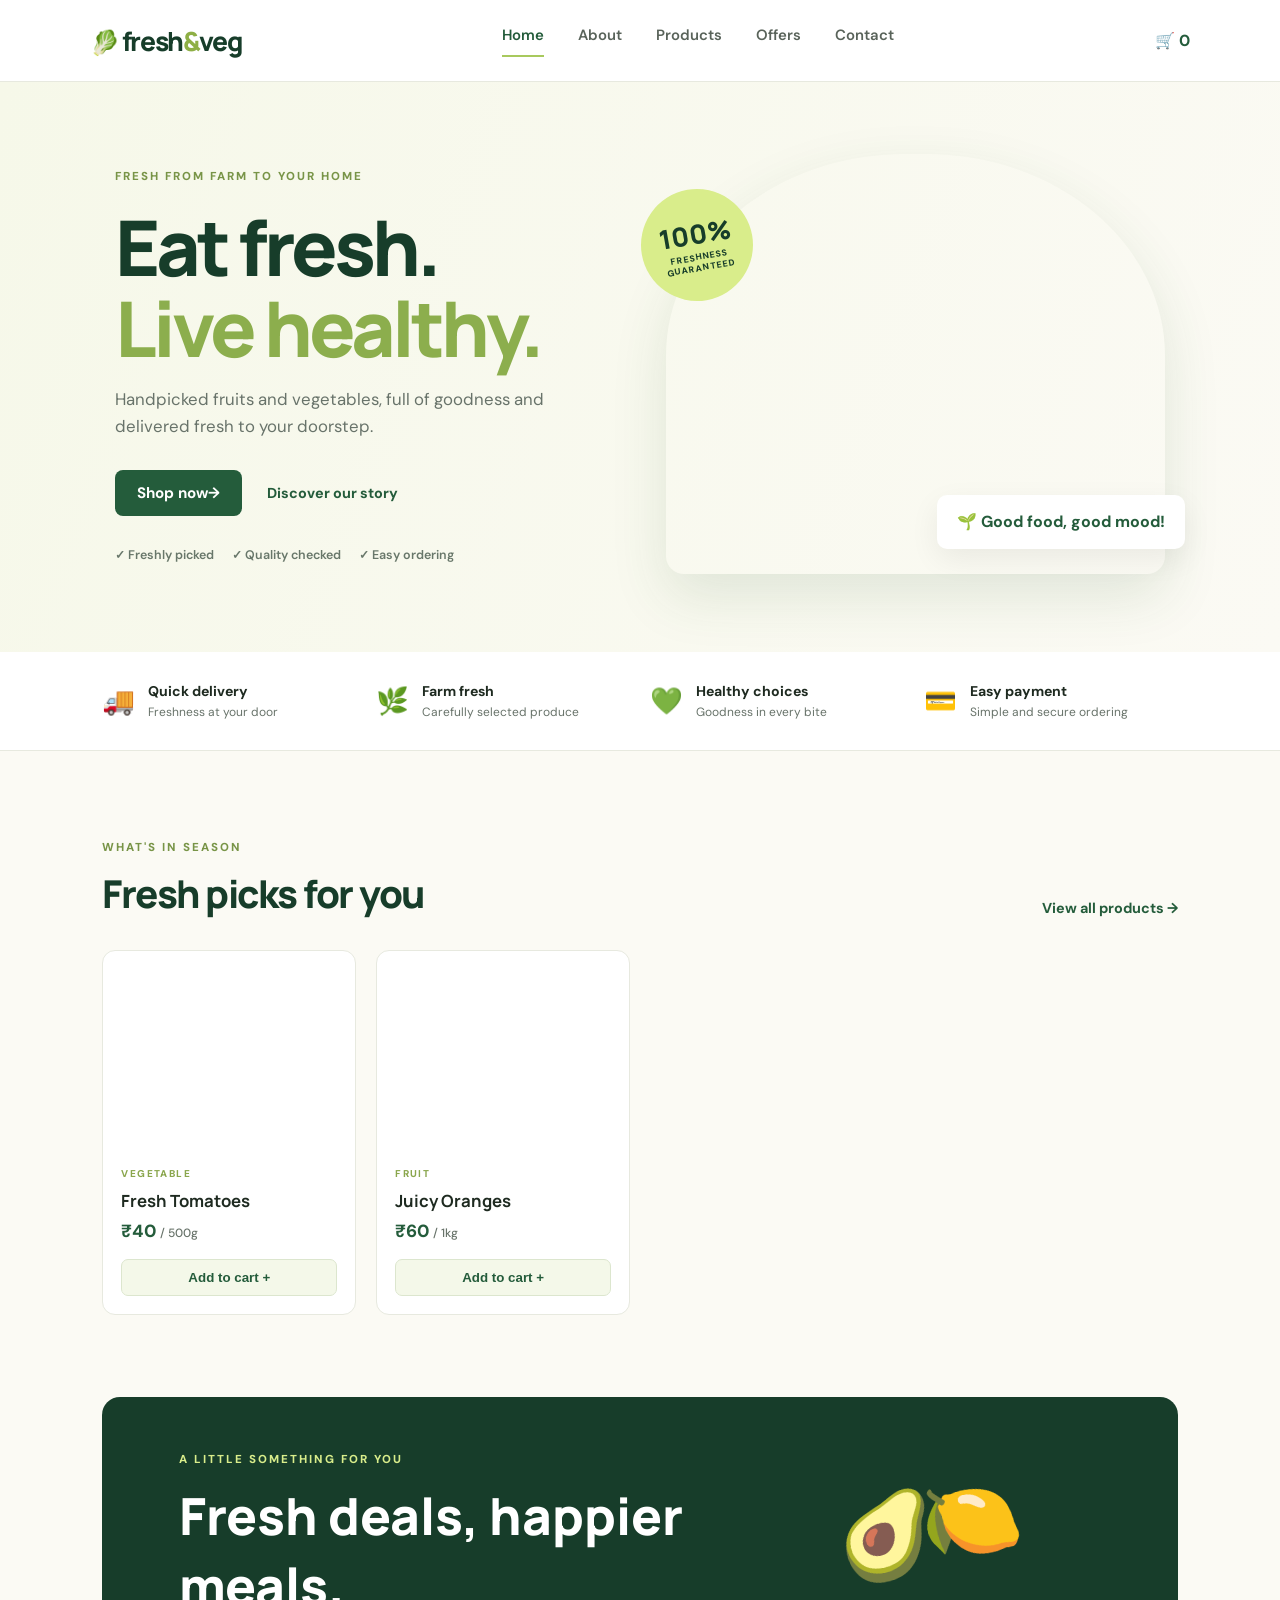
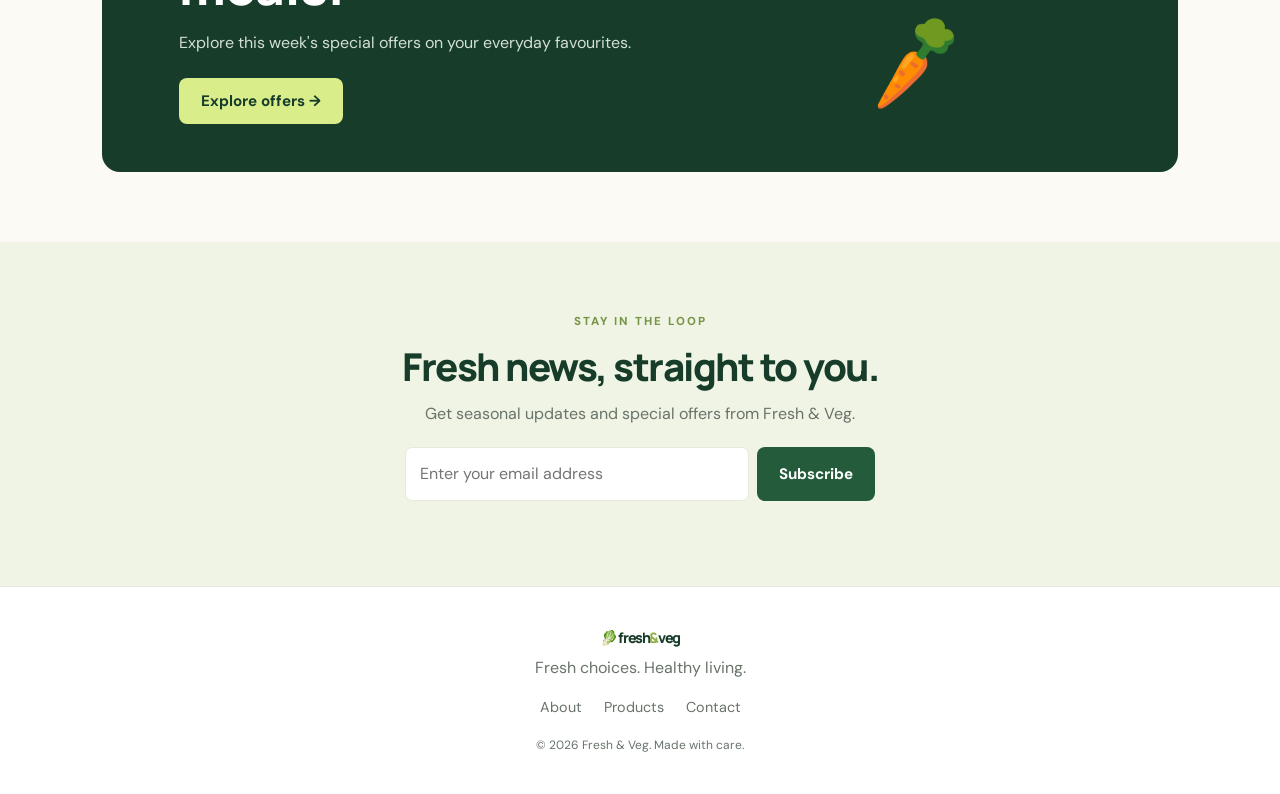
==== index.html @ 1c90b547 "Initial commit" ====
<!DOCTYPE html>
<html lang="en">
<head>
  <meta charset="UTF-8"><meta name="viewport" content="width=device-width, initial-scale=1.0">
  <meta name="description" content="Fresh & Veg - fresh fruits and vegetables delivered to your home.">
  <title>Fresh & Veg | Farm Fresh, Every Day</title>
  <link rel="preconnect" href="https://fonts.googleapis.com">
  <link rel="preconnect" href="https://fonts.gstatic.com" crossorigin>
  <link href="https://fonts.googleapis.com/css2?family=Plus+Jakarta+Sans:wght@400;500;600;700;800&display=swap" rel="stylesheet">
  <link rel="stylesheet" href="https://cdnjs.cloudflare.com/ajax/libs/font-awesome/6.4.0/css/all.min.css">
  <link rel="stylesheet" href="style.css">
</head>
<body>
<header class="site-header"><a class="brand" href="index.html"><span class="brand-icon">🥬</span> fresh<span>&</span>veg</a>
<button class="menu-toggle" aria-label="Open menu" aria-expanded="false">☰</button>
<nav class="nav">
  <a class="active" href="index.html">Home</a>
  <a href="about.html">About</a>
  <a href="products.html">Products</a>
  <a href="offers.html">Offers</a>
  <a href="contact.html">Contact</a>
</nav>
<a class="cart-link" href="products.html">🛒 <span id="cart-count">0</span></a>
</header>
<main>
<section class="hero">
  <div class="hero-content">
    <span class="eyebrow">FRESH FROM FARM TO YOUR HOME</span>
    <h1>Eat fresh.<br><em>Live healthy.</em></h1>
    <p>Handpicked fruits and vegetables, full of goodness and delivered fresh to your doorstep.</p>
    <div class="hero-actions">
      <a class="btn btn-primary" href="products.html">Shop now <span>→</span></a><a class="text-link" href="about.html">Discover our story</a>
    </div>
    <div class="hero-trust">
      <span>✓ Freshly picked</span>
      <span>✓ Quality checked</span>
      <span>✓ Easy ordering</span>
    </div>
  </div>
  <div class="hero-visual">
    <div class="hero-image"></div>
    <div class="fresh-badge">
      <strong>100%</strong>
      <small>FRESHNESS<br>GUARANTEED</small>
    </div>
    <div class="floating-note">🌱 Good food, good mood!</div>
  </div>
</section>
<section class="benefits">
  <div><span>🚚</span><p><b>Quick delivery</b><small>Freshness at your door</small></p></div>
  <div><span>🌿</span><p><b>Farm fresh</b><small>Carefully selected produce</small></p></div>
  <div><span>💚</span><p><b>Healthy choices</b><small>Goodness in every bite</small></p></div>
  <div><span>💳</span><p><b>Easy payment</b><small>Simple and secure ordering</small></p></div>
</section>
<section class="section">
  <div class="section-heading">
    <div>
      <span class="eyebrow">WHAT'S IN SEASON</span>
      <h2>Fresh picks for you</h2>
    </div>
    <a class="text-link" href="products.html">View all products →</a>
  </div>
  <div class="product-grid">
    <article class="product-card">
      <div class="product-photo photo-tomato"></div>
      <div class="product-info">
        <span class="tag">VEGETABLE</span>
        <h3>Fresh Tomatoes</h3>
        <div class="price">₹40 <small>/ 500g</small></div>
        <button class="add-btn" data-product="Fresh Tomatoes">Add to cart +</button>
      </div>
    </article>
<article class="product-card">
  <div class="product-photo photo-orange"></div>
  <div class="product-info">
    <span class="tag">FRUIT</span>
    <h3>Juicy Oranges</h3>
    <div class="price">₹60 <small>/ 1kg</small></div>
    <button class="add-btn" data-product="Juicy Oranges">Add to cart +</button>
  </div>
</article>
</div></section>
<section class="promo">
  <div><span class="eyebrow light">A LITTLE SOMETHING FOR YOU</span>
    <h2>Fresh deals, happier meals.</h2>
    <p>Explore this week's special offers on your everyday favourites.</p>
    <a class="btn btn-light" href="offers.html">Explore offers →</a></div>
    <div class="promo-art">🥑🍋🥕</div>
  </section>
<section class="newsletter"><span class="eyebrow">STAY IN THE LOOP</span><h2>Fresh news, straight to you.</h2><p>Get seasonal updates and special offers from Fresh & Veg.</p><form id="newsletter-form"><input type="email" placeholder="Enter your email address" required><button class="btn btn-primary">Subscribe</button></form><small id="newsletter-message"></small></section>
</main><footer class="footer"><a class="brand" href="index.html">🥬 fresh<span>&</span>veg</a><p>Fresh choices. Healthy living.</p><div><a href="about.html">About</a><a href="products.html">Products</a><a href="contact.html">Contact</a></div><small>© 2026 Fresh & Veg. Made with care.</small></footer>
<script src="script.js"></script></body></html>
---- style.css ----
@import url('https://fonts.googleapis.com/css2?family=DM+Sans:wght@400;500;600;700&family=Manrope:wght@400;500;600;700;800&display=swap');
:root{--green:#245c3b;--deep:#173d2a;--lime:#d9ed8b;--cream:#fbfaf4;--ink:#1e2a20;--muted:#68736a;--line:#e7e9df}*{box-sizing:border-box;margin:0;padding:0}html{scroll-behavior:smooth}body{font-family:'DM Sans',sans-serif;background:var(--cream);color:var(--ink);line-height:1.6}a{text-decoration:none;color:inherit}.site-header{height:82px;padding:0 7%;display:flex;align-items:center;justify-content:space-between;background:#fff;position:sticky;top:0;z-index:10;border-bottom:1px solid var(--line)}.brand{font:800 1.65rem Manrope,sans-serif;letter-spacing:-1.4px;color:var(--deep)}.brand span{color:#8eaf45}.brand-icon{font-size:1.5rem}.nav{display:flex;gap:34px}.nav a{font-size:.93rem;font-weight:600;color:#59635a;transition:.2s}.nav a:hover,.nav a.active{color:var(--green)}.nav a.active{border-bottom:2px solid #a8c95d;padding-bottom:7px}.cart-link{font-weight:700;color:var(--green)}.menu-toggle{display:none;border:0;background:none;font-size:1.6rem}.hero{padding:72px 9% 78px;display:grid;grid-template-columns:1fr 1fr;align-items:center;gap:5%;min-height:570px;background:linear-gradient(110deg,#f6f8e9,#fbfaf4)}.eyebrow{font-size:.72rem;letter-spacing:2px;font-weight:800;color:#789447}.hero h1,.page-hero h1{font:800 clamp(3.3rem,6vw,5.5rem)/1.06 Manrope,sans-serif;letter-spacing:-4px;margin:18px 0;color:var(--deep)}h1 em,h2 em{font-style:normal;color:#8cae4d}.hero-content>p,.page-hero p{max-width:490px;color:var(--muted);font-size:1.05rem}.hero-actions{display:flex;align-items:center;gap:25px;margin:30px 0}.btn{display:inline-flex;align-items:center;justify-content:center;border:0;border-radius:8px;padding:13px 22px;font-weight:700;cursor:pointer;font:700 .95rem 'DM Sans';transition:.2s}.btn:hover,.add-btn:hover{transform:translateY(-2px)}.btn-primary{background:var(--green);color:white}.btn-primary:hover{background:var(--deep)}.text-link{font-weight:700;color:var(--green);font-size:.9rem}.hero-trust{display:flex;gap:18px;flex-wrap:wrap;color:#68776a;font-size:.78rem;font-weight:600}.hero-visual{height:420px;position:relative}.hero-image{height:100%;border-radius:48% 48% 18px 18px;background:url('https://images.unsplash.com/photo-1540420773420-3366772f4999?auto=format&fit=crop&w=1000&q=85') center/cover;box-shadow:0 22px 55px #315c3020}.fresh-badge{position:absolute;top:35px;left:-25px;background:var(--lime);width:112px;height:112px;border-radius:50%;display:flex;flex-direction:column;align-items:center;justify-content:center;color:var(--deep);transform:rotate(-10deg)}.fresh-badge strong{font:800 1.65rem Manrope}.fresh-badge small{font-size:.55rem;line-height:1.2;text-align:center;font-weight:800;letter-spacing:1px}.floating-note{position:absolute;bottom:25px;right:-20px;background:#fff;padding:14px 20px;border-radius:10px;box-shadow:0 10px 30px #0001;font-weight:700;color:var(--green)}.benefits{margin:0 auto;padding:28px 8%;display:grid;grid-template-columns:repeat(4,1fr);gap:20px;background:white;border-bottom:1px solid var(--line)}.benefits>div{display:flex;gap:13px;align-items:center}.benefits>div>span{font-size:1.65rem}.benefits p{display:flex;flex-direction:column;font-size:.88rem}.benefits small{color:var(--muted);font-size:.75rem}.section{padding:82px 8%}.section-heading,.filter-row{display:flex;justify-content:space-between;align-items:end;margin-bottom:30px}.section-heading h2,.newsletter h2,.about-layout h2,.contact-info h2{font:800 clamp(2rem,3vw,2.8rem) Manrope;letter-spacing:-1.5px;color:var(--deep);margin-top:8px}.product-grid{display:grid;grid-template-columns:repeat(4,1fr);gap:20px}.product-card{background:#fff;border:1px solid var(--line);border-radius:13px;overflow:hidden;transition:.25s}.product-card:hover{transform:translateY(-5px);box-shadow:0 15px 35px #193b2112}.product-photo{height:190px;background-size:cover;background-position:center}.photo-tomato{background-image:url('https://images.unsplash.com/photo-1546094096-0df4bcaaa337?auto=format&fit=crop&w=700&q=80')}.photo-mango{background-image:url('https://images.unsplash.com/photo-1553279768-865429fa0078?auto=format&fit=crop&w=700&q=80')}.photo-spinach{background-image:url('https://images.unsplash.com/photo-1576045057995-568f588f82fb?auto=format&fit=crop&w=700&q=80')}.photo-orange{background-image:url('https://images.unsplash.com/photo-1547514701-42782101795e?auto=format&fit=crop&w=700&q=80')}.photo-carrot{background-image:url('https://images.unsplash.com/photo-1445282768818-728615cc910a?auto=format&fit=crop&w=700&q=80')}.photo-apple{background-image:url('https://images.unsplash.com/photo-1560806887-1e4cd0b6cbd6?auto=format&fit=crop&w=700&q=80')}.product-info{padding:18px}.tag{font-size:.62rem;letter-spacing:1.4px;font-weight:800;color:#8aa64d}.product-info h3{font:700 1.05rem Manrope;margin:5px 0}.price{font-weight:800;color:var(--green);font-size:1.1rem}.price small{font-weight:500;color:var(--muted);font-size:.75rem}.add-btn{margin-top:13px;width:100%;padding:10px;border:1px solid #dce6ce;border-radius:7px;background:#f4f8e9;color:var(--green);font-weight:700;cursor:pointer;transition:.2s}.promo{margin:0 8% 70px;padding:48px 6%;border-radius:18px;background:var(--deep);color:white;display:flex;align-items:center;justify-content:space-between;overflow:hidden}.light{color:var(--lime)}.promo h2{font:800 clamp(2rem,4vw,3.2rem) Manrope;margin:10px 0}.promo p{color:#d2dfd2;margin-bottom:22px}.btn-light{background:var(--lime);color:var(--deep)}.promo-art{font-size:5rem;letter-spacing:-15px;transform:rotate(-12deg)}.newsletter{text-align:center;padding:65px 20px 75px;background:#f0f4e4}.newsletter p{color:var(--muted);margin:8px 0 20px}.newsletter form{display:flex;max-width:470px;margin:auto;gap:8px}.newsletter input,.contact-form input,.contact-form textarea,.contact-form select{width:100%;padding:13px 14px;border:1px solid var(--line);border-radius:7px;background:white;font:inherit;outline-color:#91ad5c}.newsletter small{display:block;margin-top:10px;color:var(--green)}.footer{padding:38px 8%;text-align:center;background:#fff;border-top:1px solid var(--line);color:var(--muted)}.footer p{margin:5px 0 15px}.footer div{display:flex;justify-content:center;gap:22px;margin:12px}.footer a{font-size:.9rem}.footer small{font-size:.75rem}.page-hero{text-align:center;padding:90px 20px 75px;background:linear-gradient(120deg,#f2f6e5,#fbfaf4)}.page-hero h1{font-size:clamp(3rem,6vw,4.8rem)}.page-hero p{margin:auto}.page-hero.compact{padding:65px 20px}.about-layout{display:grid;grid-template-columns:1fr 1fr;gap:7%;align-items:center}.about-photo{min-height:420px;border-radius:15px;background:url('https://images.unsplash.com/photo-1542838132-92c53300491e?auto=format&fit=crop&w=1000&q=85') center/cover}.about-layout p{color:var(--muted);margin:14px 0}.about-layout .btn{margin-top:12px}.values{padding:45px 8% 80px;display:grid;grid-template-columns:repeat(3,1fr);gap:25px}.values>div{background:#f0f4e4;padding:28px;border-radius:12px}.values b{color:#91ad5c;font:800 1.5rem Manrope}.values h3{margin:8px 0;color:var(--deep)}.values p{color:var(--muted);font-size:.9rem}.filter-row{align-items:center}.filter-row h2{font:800 1.7rem Manrope;color:var(--deep)}.filter{border:1px solid var(--line);background:white;padding:8px 15px;border-radius:20px;margin-left:5px;cursor:pointer}.filter.active{background:var(--green);color:white}.cart-panel{margin-top:55px;padding:28px;background:#f0f4e4;border-radius:12px}.cart-panel h2{font:800 1.6rem Manrope;color:var(--deep)}.cart-panel p{margin:10px 0 15px;color:var(--muted)}.hint{display:block;margin-top:12px;color:var(--muted)}.offer-grid{display:grid;grid-template-columns:repeat(3,1fr);gap:20px}.offer-card{padding:35px 28px;min-height:290px;border-radius:15px;display:flex;flex-direction:column;align-items:flex-start}.offer-card>span{font-size:.7rem;letter-spacing:1.5px;font-weight:800}.offer-card h2{font:800 2.5rem Manrope;margin:20px 0 8px}.offer-card p{color:#455246}.offer-card a{font-weight:800;margin-top:auto;padding-top:25px}.offer-card small{font-size:.7rem;margin-top:8px;color:#586457}.offer-green{background:#e2efc8}.offer-yellow{background:#f9edc8}.offer-pink{background:#f5e2dc}.contact-layout{display:grid;grid-template-columns:.8fr 1.2fr;gap:8%}.contact-info p{margin:20px 0;color:var(--muted)}.contact-info b{color:var(--deep)}.contact-form{background:white;padding:30px;border:1px solid var(--line);border-radius:13px;display:grid;gap:15px}.contact-form label{font-weight:700;font-size:.87rem}.contact-form input,.contact-form textarea,.contact-form select{display:block;margin-top:6px}.contact-form textarea{resize:vertical}
@media(max-width:900px){.site-header{padding:0 5%}.nav{gap:17px}.hero{padding:55px 6%;gap:4%}.hero-visual{height:350px}.product-grid{grid-template-columns:repeat(2,1fr)}.benefits{grid-template-columns:repeat(2,1fr)}.section{padding:65px 6%}.offer-grid{grid-template-columns:1fr 1fr}.offer-card:last-child{grid-column:span 2}.promo{margin-left:6%;margin-right:6%}}
@media(max-width:650px){.site-header{height:70px}.menu-toggle{display:block;order:3}.cart-link{margin-left:auto;margin-right:18px}.nav{display:none;position:absolute;top:70px;left:0;right:0;background:#fff;padding:18px 7%;box-shadow:0 12px 18px #00000010;flex-direction:column;gap:16px}.nav.open{display:flex}.hero{grid-template-columns:1fr;padding:55px 7% 65px}.hero h1{font-size:3.5rem}.hero-visual{height:300px;margin:12px 12px 0}.fresh-badge{left:-15px;width:90px;height:90px}.floating-note{right:-10px}.hero-trust{gap:10px}.benefits{padding:22px 7%;gap:18px}.benefits>div>span{font-size:1.3rem}.benefits p{font-size:.8rem}.benefits small{font-size:.68rem}.section{padding:55px 6%}.section-heading{align-items:flex-start;gap:12px;flex-direction:column}.product-grid{gap:12px}.product-photo{height:145px}.product-info{padding:13px}.product-info h3{font-size:.9rem}.price{font-size:1rem}.add-btn{font-size:.78rem}.promo{padding:32px 25px;margin-bottom:45px}.promo-art{font-size:3rem;letter-spacing:-12px}.promo p{font-size:.9rem}.newsletter form{flex-direction:column}.page-hero{padding:65px 18px}.page-hero h1{letter-spacing:-2px}.about-layout,.contact-layout{grid-template-columns:1fr}.about-photo{min-height:280px}.values{grid-template-columns:1fr;padding:15px 6% 55px}.offer-grid{grid-template-columns:1fr}.offer-card:last-child{grid-column:auto}.filter-row{align-items:flex-start;flex-direction:column;gap:14px}.filter{margin:0 5px 0 0}.footer div{gap:15px}}
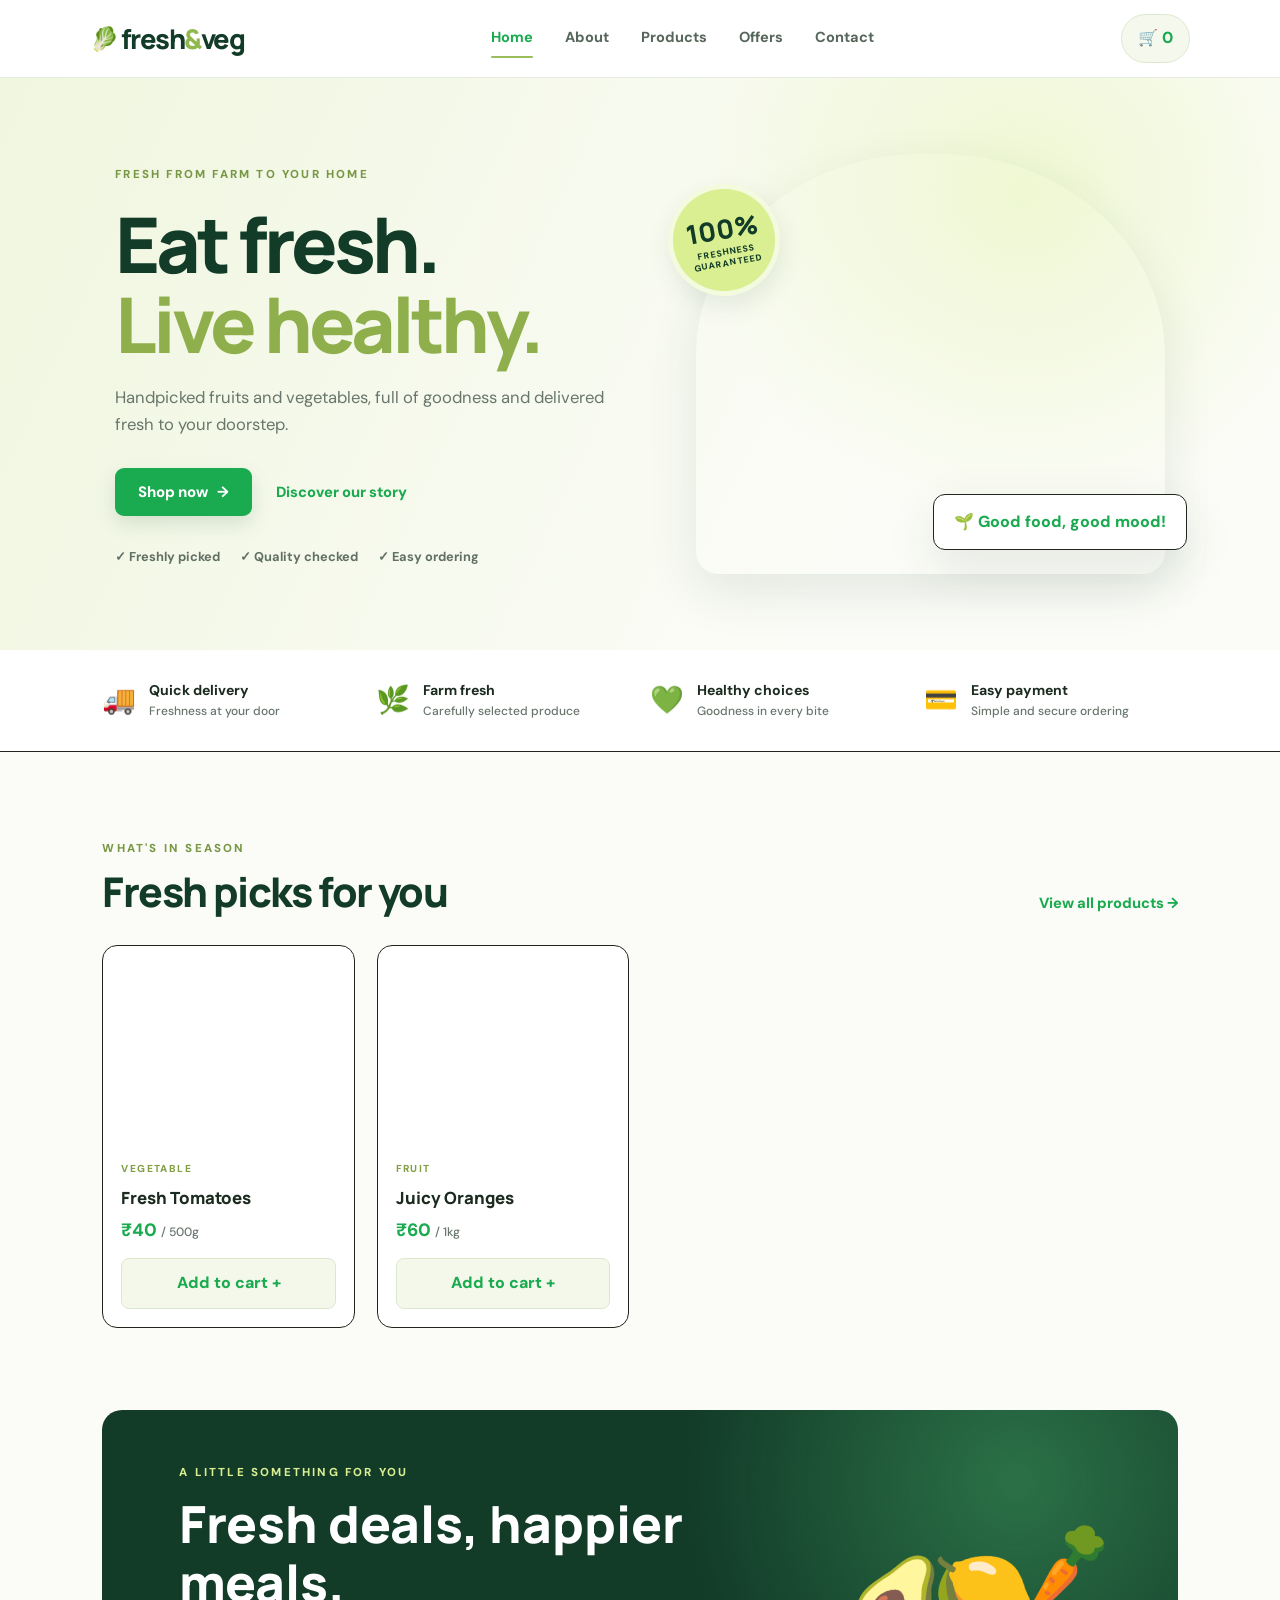
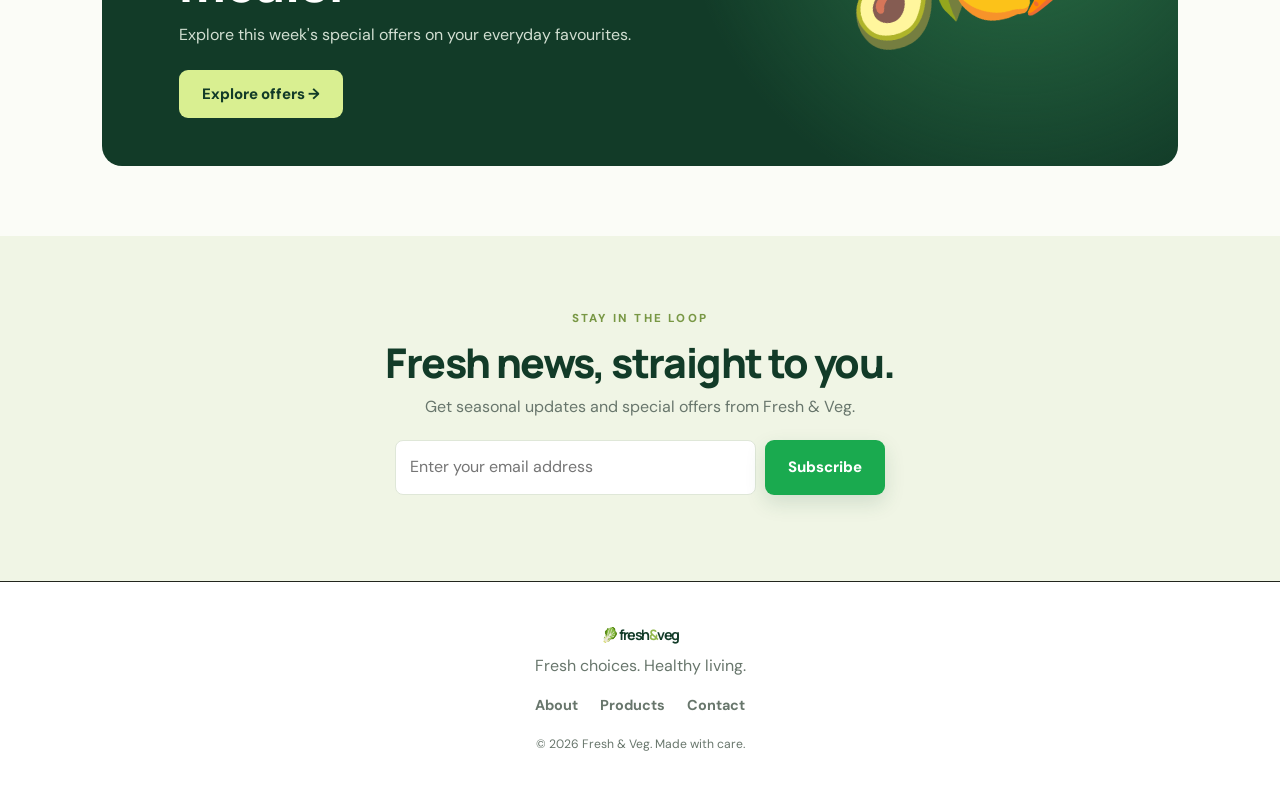
==== commit ef3632ba: "changes in index" ====
--- a/index.html
+++ b/index.html
@@ -4,10 +4,6 @@
   <meta charset="UTF-8"><meta name="viewport" content="width=device-width, initial-scale=1.0">
   <meta name="description" content="Fresh & Veg - fresh fruits and vegetables delivered to your home.">
   <title>Fresh & Veg | Farm Fresh, Every Day</title>
-  <link rel="preconnect" href="https://fonts.googleapis.com">
-  <link rel="preconnect" href="https://fonts.gstatic.com" crossorigin>
-  <link href="https://fonts.googleapis.com/css2?family=Plus+Jakarta+Sans:wght@400;500;600;700;800&display=swap" rel="stylesheet">
-  <link rel="stylesheet" href="https://cdnjs.cloudflare.com/ajax/libs/font-awesome/6.4.0/css/all.min.css">
   <link rel="stylesheet" href="style.css">
 </head>
 <body>
@@ -89,4 +85,6 @@
   </section>
 <section class="newsletter"><span class="eyebrow">STAY IN THE LOOP</span><h2>Fresh news, straight to you.</h2><p>Get seasonal updates and special offers from Fresh & Veg.</p><form id="newsletter-form"><input type="email" placeholder="Enter your email address" required><button class="btn btn-primary">Subscribe</button></form><small id="newsletter-message"></small></section>
 </main><footer class="footer"><a class="brand" href="index.html">🥬 fresh<span>&</span>veg</a><p>Fresh choices. Healthy living.</p><div><a href="about.html">About</a><a href="products.html">Products</a><a href="contact.html">Contact</a></div><small>© 2026 Fresh & Veg. Made with care.</small></footer>
-<script src="script.js"></script></body></html>+<script src="script.js"></script>
+</body>
+</html>
--- a/style.css
+++ b/style.css
@@ -1,4 +1,471 @@
-@import url('https://fonts.googleapis.com/css2?family=DM+Sans:wght@400;500;600;700&family=Manrope:wght@400;500;600;700;800&display=swap');
-:root{--green:#245c3b;--deep:#173d2a;--lime:#d9ed8b;--cream:#fbfaf4;--ink:#1e2a20;--muted:#68736a;--line:#e7e9df}*{box-sizing:border-box;margin:0;padding:0}html{scroll-behavior:smooth}body{font-family:'DM Sans',sans-serif;background:var(--cream);color:var(--ink);line-height:1.6}a{text-decoration:none;color:inherit}.site-header{height:82px;padding:0 7%;display:flex;align-items:center;justify-content:space-between;background:#fff;position:sticky;top:0;z-index:10;border-bottom:1px solid var(--line)}.brand{font:800 1.65rem Manrope,sans-serif;letter-spacing:-1.4px;color:var(--deep)}.brand span{color:#8eaf45}.brand-icon{font-size:1.5rem}.nav{display:flex;gap:34px}.nav a{font-size:.93rem;font-weight:600;color:#59635a;transition:.2s}.nav a:hover,.nav a.active{color:var(--green)}.nav a.active{border-bottom:2px solid #a8c95d;padding-bottom:7px}.cart-link{font-weight:700;color:var(--green)}.menu-toggle{display:none;border:0;background:none;font-size:1.6rem}.hero{padding:72px 9% 78px;display:grid;grid-template-columns:1fr 1fr;align-items:center;gap:5%;min-height:570px;background:linear-gradient(110deg,#f6f8e9,#fbfaf4)}.eyebrow{font-size:.72rem;letter-spacing:2px;font-weight:800;color:#789447}.hero h1,.page-hero h1{font:800 clamp(3.3rem,6vw,5.5rem)/1.06 Manrope,sans-serif;letter-spacing:-4px;margin:18px 0;color:var(--deep)}h1 em,h2 em{font-style:normal;color:#8cae4d}.hero-content>p,.page-hero p{max-width:490px;color:var(--muted);font-size:1.05rem}.hero-actions{display:flex;align-items:center;gap:25px;margin:30px 0}.btn{display:inline-flex;align-items:center;justify-content:center;border:0;border-radius:8px;padding:13px 22px;font-weight:700;cursor:pointer;font:700 .95rem 'DM Sans';transition:.2s}.btn:hover,.add-btn:hover{transform:translateY(-2px)}.btn-primary{background:var(--green);color:white}.btn-primary:hover{background:var(--deep)}.text-link{font-weight:700;color:var(--green);font-size:.9rem}.hero-trust{display:flex;gap:18px;flex-wrap:wrap;color:#68776a;font-size:.78rem;font-weight:600}.hero-visual{height:420px;position:relative}.hero-image{height:100%;border-radius:48% 48% 18px 18px;background:url('https://images.unsplash.com/photo-1540420773420-3366772f4999?auto=format&fit=crop&w=1000&q=85') center/cover;box-shadow:0 22px 55px #315c3020}.fresh-badge{position:absolute;top:35px;left:-25px;background:var(--lime);width:112px;height:112px;border-radius:50%;display:flex;flex-direction:column;align-items:center;justify-content:center;color:var(--deep);transform:rotate(-10deg)}.fresh-badge strong{font:800 1.65rem Manrope}.fresh-badge small{font-size:.55rem;line-height:1.2;text-align:center;font-weight:800;letter-spacing:1px}.floating-note{position:absolute;bottom:25px;right:-20px;background:#fff;padding:14px 20px;border-radius:10px;box-shadow:0 10px 30px #0001;font-weight:700;color:var(--green)}.benefits{margin:0 auto;padding:28px 8%;display:grid;grid-template-columns:repeat(4,1fr);gap:20px;background:white;border-bottom:1px solid var(--line)}.benefits>div{display:flex;gap:13px;align-items:center}.benefits>div>span{font-size:1.65rem}.benefits p{display:flex;flex-direction:column;font-size:.88rem}.benefits small{color:var(--muted);font-size:.75rem}.section{padding:82px 8%}.section-heading,.filter-row{display:flex;justify-content:space-between;align-items:end;margin-bottom:30px}.section-heading h2,.newsletter h2,.about-layout h2,.contact-info h2{font:800 clamp(2rem,3vw,2.8rem) Manrope;letter-spacing:-1.5px;color:var(--deep);margin-top:8px}.product-grid{display:grid;grid-template-columns:repeat(4,1fr);gap:20px}.product-card{background:#fff;border:1px solid var(--line);border-radius:13px;overflow:hidden;transition:.25s}.product-card:hover{transform:translateY(-5px);box-shadow:0 15px 35px #193b2112}.product-photo{height:190px;background-size:cover;background-position:center}.photo-tomato{background-image:url('https://images.unsplash.com/photo-1546094096-0df4bcaaa337?auto=format&fit=crop&w=700&q=80')}.photo-mango{background-image:url('https://images.unsplash.com/photo-1553279768-865429fa0078?auto=format&fit=crop&w=700&q=80')}.photo-spinach{background-image:url('https://images.unsplash.com/photo-1576045057995-568f588f82fb?auto=format&fit=crop&w=700&q=80')}.photo-orange{background-image:url('https://images.unsplash.com/photo-1547514701-42782101795e?auto=format&fit=crop&w=700&q=80')}.photo-carrot{background-image:url('https://images.unsplash.com/photo-1445282768818-728615cc910a?auto=format&fit=crop&w=700&q=80')}.photo-apple{background-image:url('https://images.unsplash.com/photo-1560806887-1e4cd0b6cbd6?auto=format&fit=crop&w=700&q=80')}.product-info{padding:18px}.tag{font-size:.62rem;letter-spacing:1.4px;font-weight:800;color:#8aa64d}.product-info h3{font:700 1.05rem Manrope;margin:5px 0}.price{font-weight:800;color:var(--green);font-size:1.1rem}.price small{font-weight:500;color:var(--muted);font-size:.75rem}.add-btn{margin-top:13px;width:100%;padding:10px;border:1px solid #dce6ce;border-radius:7px;background:#f4f8e9;color:var(--green);font-weight:700;cursor:pointer;transition:.2s}.promo{margin:0 8% 70px;padding:48px 6%;border-radius:18px;background:var(--deep);color:white;display:flex;align-items:center;justify-content:space-between;overflow:hidden}.light{color:var(--lime)}.promo h2{font:800 clamp(2rem,4vw,3.2rem) Manrope;margin:10px 0}.promo p{color:#d2dfd2;margin-bottom:22px}.btn-light{background:var(--lime);color:var(--deep)}.promo-art{font-size:5rem;letter-spacing:-15px;transform:rotate(-12deg)}.newsletter{text-align:center;padding:65px 20px 75px;background:#f0f4e4}.newsletter p{color:var(--muted);margin:8px 0 20px}.newsletter form{display:flex;max-width:470px;margin:auto;gap:8px}.newsletter input,.contact-form input,.contact-form textarea,.contact-form select{width:100%;padding:13px 14px;border:1px solid var(--line);border-radius:7px;background:white;font:inherit;outline-color:#91ad5c}.newsletter small{display:block;margin-top:10px;color:var(--green)}.footer{padding:38px 8%;text-align:center;background:#fff;border-top:1px solid var(--line);color:var(--muted)}.footer p{margin:5px 0 15px}.footer div{display:flex;justify-content:center;gap:22px;margin:12px}.footer a{font-size:.9rem}.footer small{font-size:.75rem}.page-hero{text-align:center;padding:90px 20px 75px;background:linear-gradient(120deg,#f2f6e5,#fbfaf4)}.page-hero h1{font-size:clamp(3rem,6vw,4.8rem)}.page-hero p{margin:auto}.page-hero.compact{padding:65px 20px}.about-layout{display:grid;grid-template-columns:1fr 1fr;gap:7%;align-items:center}.about-photo{min-height:420px;border-radius:15px;background:url('https://images.unsplash.com/photo-1542838132-92c53300491e?auto=format&fit=crop&w=1000&q=85') center/cover}.about-layout p{color:var(--muted);margin:14px 0}.about-layout .btn{margin-top:12px}.values{padding:45px 8% 80px;display:grid;grid-template-columns:repeat(3,1fr);gap:25px}.values>div{background:#f0f4e4;padding:28px;border-radius:12px}.values b{color:#91ad5c;font:800 1.5rem Manrope}.values h3{margin:8px 0;color:var(--deep)}.values p{color:var(--muted);font-size:.9rem}.filter-row{align-items:center}.filter-row h2{font:800 1.7rem Manrope;color:var(--deep)}.filter{border:1px solid var(--line);background:white;padding:8px 15px;border-radius:20px;margin-left:5px;cursor:pointer}.filter.active{background:var(--green);color:white}.cart-panel{margin-top:55px;padding:28px;background:#f0f4e4;border-radius:12px}.cart-panel h2{font:800 1.6rem Manrope;color:var(--deep)}.cart-panel p{margin:10px 0 15px;color:var(--muted)}.hint{display:block;margin-top:12px;color:var(--muted)}.offer-grid{display:grid;grid-template-columns:repeat(3,1fr);gap:20px}.offer-card{padding:35px 28px;min-height:290px;border-radius:15px;display:flex;flex-direction:column;align-items:flex-start}.offer-card>span{font-size:.7rem;letter-spacing:1.5px;font-weight:800}.offer-card h2{font:800 2.5rem Manrope;margin:20px 0 8px}.offer-card p{color:#455246}.offer-card a{font-weight:800;margin-top:auto;padding-top:25px}.offer-card small{font-size:.7rem;margin-top:8px;color:#586457}.offer-green{background:#e2efc8}.offer-yellow{background:#f9edc8}.offer-pink{background:#f5e2dc}.contact-layout{display:grid;grid-template-columns:.8fr 1.2fr;gap:8%}.contact-info p{margin:20px 0;color:var(--muted)}.contact-info b{color:var(--deep)}.contact-form{background:white;padding:30px;border:1px solid var(--line);border-radius:13px;display:grid;gap:15px}.contact-form label{font-weight:700;font-size:.87rem}.contact-form input,.contact-form textarea,.contact-form select{display:block;margin-top:6px}.contact-form textarea{resize:vertical}
-@media(max-width:900px){.site-header{padding:0 5%}.nav{gap:17px}.hero{padding:55px 6%;gap:4%}.hero-visual{height:350px}.product-grid{grid-template-columns:repeat(2,1fr)}.benefits{grid-template-columns:repeat(2,1fr)}.section{padding:65px 6%}.offer-grid{grid-template-columns:1fr 1fr}.offer-card:last-child{grid-column:span 2}.promo{margin-left:6%;margin-right:6%}}
-@media(max-width:650px){.site-header{height:70px}.menu-toggle{display:block;order:3}.cart-link{margin-left:auto;margin-right:18px}.nav{display:none;position:absolute;top:70px;left:0;right:0;background:#fff;padding:18px 7%;box-shadow:0 12px 18px #00000010;flex-direction:column;gap:16px}.nav.open{display:flex}.hero{grid-template-columns:1fr;padding:55px 7% 65px}.hero h1{font-size:3.5rem}.hero-visual{height:300px;margin:12px 12px 0}.fresh-badge{left:-15px;width:90px;height:90px}.floating-note{right:-10px}.hero-trust{gap:10px}.benefits{padding:22px 7%;gap:18px}.benefits>div>span{font-size:1.3rem}.benefits p{font-size:.8rem}.benefits small{font-size:.68rem}.section{padding:55px 6%}.section-heading{align-items:flex-start;gap:12px;flex-direction:column}.product-grid{gap:12px}.product-photo{height:145px}.product-info{padding:13px}.product-info h3{font-size:.9rem}.price{font-size:1rem}.add-btn{font-size:.78rem}.promo{padding:32px 25px;margin-bottom:45px}.promo-art{font-size:3rem;letter-spacing:-12px}.promo p{font-size:.9rem}.newsletter form{flex-direction:column}.page-hero{padding:65px 18px}.page-hero h1{letter-spacing:-2px}.about-layout,.contact-layout{grid-template-columns:1fr}.about-photo{min-height:280px}.values{grid-template-columns:1fr;padding:15px 6% 55px}.offer-grid{grid-template-columns:1fr}.offer-card:last-child{grid-column:auto}.filter-row{align-items:flex-start;flex-direction:column;gap:14px}.filter{margin:0 5px 0 0}.footer div{gap:15px}}
+/* FRESH & VEG — Modern responsive stylesheet
+   Replace your old CSS with this complete file.
+*/
+@import url('https://fonts.googleapis.com/css2?family=DM+Sans:wght@400;500;600;700;800&family=Manrope:wght@400;500;600;700;800&display=swap');
+
+:root {
+  --green: #1aaa4f;
+  --deep: #123b28;
+  --lime: #d9ef91;
+  --cream: #fbfcf7;
+  --ink: #1b2b20;
+  --muted: #68766c;
+  --line: #22251d;
+  --white: #fff;
+  --shadow: 0 18px 50px rgba(24, 61, 39, .10);
+  --radius: 18px;
+}
+
+* { box-sizing: border-box; margin: 0; padding: 0; }
+html { scroll-behavior: smooth; scroll-padding-top: 90px; }
+body {
+  font-family: 'DM Sans', sans-serif;
+  color: var(--ink);
+  background: var(--cream);
+  line-height: 1.65;
+  overflow-x: hidden;
+}
+img { max-width: 100%; display: block; }
+a { color: inherit; text-decoration: none; }
+button, input, textarea, select { font: inherit; }
+button, a { -webkit-tap-highlight-color: transparent; }
+::selection { color: var(--deep); background: var(--lime); }
+
+/* Header and navigation */
+.site-header {
+  min-height: 78px;
+  padding: 0 7%;
+  display: flex;
+  align-items: center;
+  justify-content: space-between;
+  gap: 24px;
+  position: sticky;
+  top: 0;
+  z-index: 100;
+  background: rgba(255,255,255,.92);
+  backdrop-filter: blur(16px);
+  border-bottom: 1px solid rgba(230,236,223,.9);
+}
+.brand {
+  flex-shrink: 0;
+  font: 800 1.7rem 'Manrope', sans-serif;
+  letter-spacing: -1.5px;
+  color: var(--deep);
+}
+.brand span { color: #91b84d; }
+.brand-icon { font-size: 1.45rem; vertical-align: 2px; }
+.nav { display: flex; align-items: center; gap: clamp(16px, 2.5vw, 34px); }
+.nav a {
+  position: relative;
+  padding: 9px 0;
+  color: #56665a;
+  font-size: .91rem;
+  font-weight: 700;
+  transition: color .2s ease;
+}
+.nav a::after {
+  content: "";
+  position: absolute;
+  left: 0;
+  bottom: 2px;
+  width: 0;
+  height: 2px;
+  border-radius: 5px;
+  background: #9cbd5b;
+  transition: width .25s ease;
+}
+.nav a:hover, .nav a.active { color: var(--green); }
+.nav a:hover::after, .nav a.active::after { width: 100%; }
+.cart-link {
+  flex-shrink: 0;
+  color: var(--green);
+  font-weight: 800;
+  padding: 10px 16px;
+  border: 1px solid #dce8ce;
+  border-radius: 999px;
+  background: #f5f9ed;
+  transition: .2s ease;
+}
+.cart-link:hover { background: var(--lime); transform: translateY(-2px); }
+.menu-toggle {
+  display: none;
+  border: 0;
+  background: transparent;
+  color: var(--deep);
+  font-size: 1.8rem;
+  cursor: pointer;
+}
+
+/* Shared buttons */
+.btn {
+  display: inline-flex;
+  align-items: center;
+  justify-content: center;
+  gap: 9px;
+  min-height: 48px;
+  padding: 13px 23px;
+  border: 0;
+  border-radius: 9px;
+  font: 800 .94rem 'DM Sans', sans-serif;
+  cursor: pointer;
+  transition: transform .2s ease, box-shadow .2s ease, background .2s ease;
+}
+.btn:hover, .add-btn:hover { transform: translateY(-3px); }
+.btn:focus-visible, .add-btn:focus-visible, a:focus-visible,
+button:focus-visible, input:focus-visible, textarea:focus-visible,
+select:focus-visible { outline: 3px solid #b5d47a; outline-offset: 3px; }
+.btn-primary { color: white; background: var(--green); box-shadow: 0 8px 20px #23613d26; }
+.btn-primary:hover { background: var(--deep); box-shadow: 0 12px 26px #23613d35; }
+.btn-light { color: var(--deep); background: var(--lime); }
+.btn-light:hover { background: #e8f6b7; }
+.text-link { color: var(--green); font-size: .92rem; font-weight: 800; }
+.text-link:hover { text-decoration: underline; }
+
+/* Home hero */
+.hero {
+  min-height: 570px;
+  padding: 76px 9%;
+  display: grid;
+  grid-template-columns: 1.05fr .95fr;
+  align-items: center;
+  gap: 6%;
+  background:
+    radial-gradient(circle at 80% 20%, rgba(217,239,145,.36), transparent 30%),
+    linear-gradient(115deg, #f0f6df 0%, #fbfcf7 68%);
+}
+.eyebrow {
+  display: inline-block;
+  color: #789744;
+  font-size: .72rem;
+  font-weight: 800;
+  letter-spacing: 2.2px;
+  text-transform: uppercase;
+}
+.hero h1, .page-hero h1 {
+  margin: 17px 0 20px;
+  color: var(--deep);
+  font: 800 clamp(3.1rem, 6vw, 5.6rem)/1.04 'Manrope', sans-serif;
+  letter-spacing: -4px;
+}
+h1 em, h2 em { color: #8eaf4b; font-style: normal; }
+.hero-content > p, .page-hero p {
+  max-width: 510px;
+  color: var(--muted);
+  font-size: 1.04rem;
+}
+.hero-actions { display: flex; align-items: center; flex-wrap: wrap; gap: 24px; margin: 30px 0; }
+.hero-trust { display: flex; flex-wrap: wrap; gap: 12px 20px; color: #617064; font-size: .8rem; font-weight: 700; }
+.hero-visual { height: 420px; min-width: 0; position: relative; }
+.hero-image {
+  width: 100%;
+  height: 100%;
+  border-radius: 48% 48% 22px 22px;
+  background: url('https://images.unsplash.com/photo-1540420773420-3366772f4999?auto=format&fit=crop&w=1000&q=85') center/cover;
+  box-shadow: var(--shadow);
+}
+.fresh-badge {
+  position: absolute;
+  top: 30px;
+  left: -28px;
+  width: 112px;
+  height: 112px;
+  display: flex;
+  flex-direction: column;
+  align-items: center;
+  justify-content: center;
+  border: 5px solid rgba(255,255,255,.7);
+  border-radius: 50%;
+  color: var(--deep);
+  background: var(--lime);
+  transform: rotate(-10deg);
+  box-shadow: 0 10px 25px #183d2718;
+}
+.fresh-badge strong { font: 800 1.65rem 'Manrope'; }
+.fresh-badge small { font-size: .55rem; line-height: 1.2; text-align: center; font-weight: 800; letter-spacing: 1px; }
+.floating-note {
+  position: absolute;
+  right: -22px;
+  bottom: 24px;
+  padding: 14px 20px;
+  border: 1px solid var(--line);
+  border-radius: 12px;
+  color: var(--green);
+  background: white;
+  box-shadow: var(--shadow);
+  font-weight: 800;
+}
+
+/* Benefits strip */
+.benefits {
+  padding: 28px 8%;
+  display: grid;
+  grid-template-columns: repeat(4, 1fr);
+  gap: 20px;
+  background: white;
+  border-bottom: 1px solid var(--line);
+}
+.benefits > div { display: flex; align-items: center; gap: 13px; }
+.benefits > div > span { font-size: 1.7rem; }
+.benefits p { display: flex; flex-direction: column; font-size: .88rem; font-weight: 800; }
+.benefits small { color: var(--muted); font-size: .75rem; font-weight: 500; }
+
+/* Sections and product cards */
+.section { padding: 82px 8%; }
+.section-heading, .filter-row {
+  display: flex;
+  align-items: end;
+  justify-content: space-between;
+  gap: 20px;
+  margin-bottom: 30px;
+}
+.section-heading h2, .newsletter h2, .about-layout h2, .contact-info h2 {
+  margin-top: 8px;
+  color: var(--deep);
+  font: 800 clamp(2rem, 3.2vw, 2.85rem)/1.15 'Manrope', sans-serif;
+  letter-spacing: -1.6px;
+}
+.product-grid { display: grid; grid-template-columns: repeat(4, minmax(0,1fr)); gap: 22px; }
+.product-card {
+  min-width: 0;
+  overflow: hidden;
+  border: 1px solid var(--line);
+  border-radius: 15px;
+  background: white;
+  transition: transform .25s ease, box-shadow .25s ease, border-color .25s ease;
+}
+.product-card:hover { transform: translateY(-6px); border-color: #d1dfbd; box-shadow: var(--shadow); }
+.product-photo { height: 190px; background-size: cover; background-position: center; transition: transform .4s ease; }
+.product-card:hover .product-photo { background-size: cover; }
+.photo-tomato { background-image: url('https://images.unsplash.com/photo-1546094096-0df4bcaaa337?auto=format&fit=crop&w=700&q=80'); }
+.photo-mango { background-image: url('https://images.unsplash.com/photo-1553279768-865429fa0078?auto=format&fit=crop&w=700&q=80'); }
+.photo-spinach { background-image: url('https://images.unsplash.com/photo-1576045057995-568f588f82fb?auto=format&fit=crop&w=700&q=80'); }
+.photo-orange { background-image: url('https://images.unsplash.com/photo-1547514701-42782101795e?auto=format&fit=crop&w=700&q=80'); }
+.photo-carrot { background-image: url('https://images.unsplash.com/photo-1445282768818-728615cc910a?auto=format&fit=crop&w=700&q=80'); }
+.photo-apple { background-image: url('https://images.unsplash.com/photo-1560806887-1e4cd0b6cbd6?auto=format&fit=crop&w=700&q=80'); }
+.product-info { padding: 18px; }
+.tag { color: #829f45; font-size: .63rem; font-weight: 800; letter-spacing: 1.4px; }
+.product-info h3 { margin: 5px 0 7px; font: 800 1.05rem 'Manrope'; }
+.price { color: var(--green); font-size: 1.12rem; font-weight: 800; }
+.price small { color: var(--muted); font-size: .76rem; font-weight: 500; }
+.add-btn {
+  width: 100%;
+  margin-top: 13px;
+  padding: 11px;
+  border: 1px solid #dce8ce;
+  border-radius: 8px;
+  color: var(--green);
+  background: #f4f8eb;
+  font-weight: 800;
+  cursor: pointer;
+  transition: .2s ease;
+}
+.add-btn:hover { border-color: var(--green); background: #eaf3d9; }
+
+/* Promotional banner */
+.promo {
+  margin: 0 8% 70px;
+  padding: 48px 6%;
+  display: flex;
+  align-items: center;
+  justify-content: space-between;
+  gap: 25px;
+  overflow: hidden;
+  border-radius: 20px;
+  color: white;
+  background: radial-gradient(circle at 85% 20%, #2b7147, transparent 35%), var(--deep);
+}
+.light { color: var(--lime); }
+.promo h2 { margin: 10px 0; font: 800 clamp(2rem, 4vw, 3.2rem)/1.15 'Manrope'; }
+.promo p { margin-bottom: 22px; color: #d2dfd2; }
+.promo-art { flex-shrink: 0; font-size: 5rem; letter-spacing: -15px; transform: rotate(-12deg); }
+
+/* Newsletter and footer */
+.newsletter { padding: 68px 20px 76px; text-align: center; background: #f0f5e5; }
+.newsletter p { margin: 8px 0 20px; color: var(--muted); }
+.newsletter form { max-width: 490px; margin: auto; display: flex; gap: 9px; }
+.newsletter input, .contact-form input, .contact-form textarea, .contact-form select {
+  width: 100%;
+  min-width: 0;
+  padding: 13px 14px;
+  border: 1px solid #dfe7d8;
+  border-radius: 8px;
+  color: var(--ink);
+  background: white;
+  font: inherit;
+  outline-color: #91ad5c;
+}
+.newsletter small { display: block; margin-top: 10px; color: var(--green); }
+.footer { padding: 40px 8%; text-align: center; color: var(--muted); background: white; border-top: 1px solid var(--line); }
+.footer p { margin: 5px 0 15px; }
+.footer div { display: flex; justify-content: center; flex-wrap: wrap; gap: 22px; margin: 12px; }
+.footer a { font-size: .9rem; font-weight: 700; }
+.footer a:hover { color: var(--green); }
+.footer small { font-size: .76rem; }
+
+/* Inner page hero and about page */
+.page-hero {
+  padding: 88px 20px 76px;
+  text-align: center;
+  background: radial-gradient(circle at 50% 0, #e7f1d2, transparent 60%), linear-gradient(120deg,#f2f6e8,#fbfcf7);
+}
+.page-hero h1 { font-size: clamp(3rem, 6vw, 4.8rem); }
+.page-hero p { margin: auto; }
+.page-hero.compact { padding: 62px 20px; }
+.about-layout { display: grid; grid-template-columns: 1fr 1fr; align-items: center; gap: 7%; }
+.about-photo {
+  min-height: 420px;
+  border-radius: var(--radius);
+  background: url('https://images.unsplash.com/photo-1542838132-92c53300491e?auto=format&fit=crop&w=1000&q=85') center/cover;
+  box-shadow: var(--shadow);
+}
+.about-layout p { margin: 14px 0; color: var(--muted); }
+.about-layout .btn { margin-top: 12px; }
+.values { padding: 45px 8% 80px; display: grid; grid-template-columns: repeat(3,1fr); gap: 25px; }
+.values > div { padding: 28px; border: 1px solid var(--line); border-radius: 14px; background: #f0f5e5; }
+.values b { color: #91ad5c; font: 800 1.5rem 'Manrope'; }
+.values h3 { margin: 8px 0; color: var(--deep); }
+.values p { color: var(--muted); font-size: .9rem; }
+
+/* Product filters, cart and offers */
+.filter-row { align-items: center; }
+.filter-row h2 { color: var(--deep); font: 800 1.7rem 'Manrope'; }
+.filter { margin-left: 5px; padding: 8px 15px; border: 1px solid var(--line); border-radius: 999px; background: white; cursor: pointer; transition: .2s ease; }
+.filter:hover { border-color: var(--green); }
+.filter.active { color: white; background: var(--green); border-color: var(--green); }
+.cart-panel { margin-top: 55px; padding: 28px; border: 1px solid #e1e9d5; border-radius: 14px; background: #f0f5e5; }
+.cart-panel h2 { color: var(--deep); font: 800 1.6rem 'Manrope'; }
+.cart-panel p { margin: 10px 0 15px; color: var(--muted); }
+.hint { display: block; margin-top: 12px; color: var(--muted); }
+.offer-grid { display: grid; grid-template-columns: repeat(3,1fr); gap: 20px; }
+.offer-card {
+  min-height: 290px;
+  padding: 35px 28px;
+  display: flex;
+  flex-direction: column;
+  align-items: flex-start;
+  border-radius: 16px;
+  transition: transform .2s ease, box-shadow .2s ease;
+}
+.offer-card:hover { transform: translateY(-5px); box-shadow: var(--shadow); }
+.offer-card > span { font-size: .7rem; font-weight: 800; letter-spacing: 1.5px; }
+.offer-card h2 { margin: 20px 0 8px; font: 800 2.5rem 'Manrope'; }
+.offer-card p { color: #455246; }
+.offer-card a { margin-top: auto; padding-top: 25px; font-weight: 800; }
+.offer-card small { margin-top: 8px; color: #586457; font-size: .7rem; }
+.offer-green { background: #e2efc8; }
+.offer-yellow { background: #f9edc8; }
+.offer-pink { background: #f5e2dc; }
+
+/* Contact page */
+.contact-layout { display: grid; grid-template-columns: .8fr 1.2fr; gap: 8%; }
+.contact-info p { margin: 20px 0; color: var(--muted); }
+.contact-info b { color: var(--deep); }
+.contact-form {
+  padding: 30px;
+  display: grid;
+  gap: 15px;
+  border: 1px solid var(--line);
+  border-radius: 15px;
+  background: white;
+  box-shadow: 0 12px 35px rgba(24,61,39,.05);
+}
+.contact-form label { font-size: .87rem; font-weight: 800; }
+.contact-form input, .contact-form textarea, .contact-form select { display: block; margin-top: 6px; }
+.contact-form textarea { resize: vertical; min-height: 125px; }
+
+/* Tablet */
+@media (max-width: 1000px) {
+  .site-header { padding: 0 5%; }
+  .nav { gap: 17px; }
+  .hero { padding: 62px 6%; gap: 4%; }
+  .hero-visual { height: 360px; }
+  .product-grid { grid-template-columns: repeat(2, minmax(0,1fr)); }
+  .benefits { grid-template-columns: repeat(2,1fr); }
+  .section { padding: 68px 6%; }
+  .promo { margin-left: 6%; margin-right: 6%; }
+}
+
+/* Mobile navigation and layout */
+@media (max-width: 700px) {
+  html { scroll-padding-top: 75px; }
+  .site-header { min-height: 68px; padding: 0 5%; gap: 12px; }
+  .brand { font-size: 1.48rem; }
+  .menu-toggle { display: block; order: 3; }
+  .cart-link { margin-left: auto; padding: 8px 12px; font-size: .85rem; }
+  .nav {
+    display: none;
+    position: absolute;
+    top: 68px;
+    left: 0;
+    right: 0;
+    padding: 18px 7% 23px;
+    flex-direction: column;
+    align-items: stretch;
+    gap: 7px;
+    background: rgba(255,255,255,.98);
+    border-bottom: 1px solid var(--line);
+    box-shadow: 0 16px 25px rgba(0,0,0,.08);
+  }
+  .nav.open { display: flex; }
+  .nav a { padding: 9px 0; }
+  .nav a::after { bottom: 3px; }
+  .hero { min-height: auto; grid-template-columns: 1fr; padding: 54px 7% 62px; gap: 35px; }
+  .hero h1 { font-size: clamp(3rem, 12vw, 4rem); letter-spacing: -2.8px; }
+  .hero-content > p { font-size: .98rem; }
+  .hero-visual { height: min(78vw, 340px); margin: 0 12px; }
+  .fresh-badge { left: -14px; top: 18px; width: 88px; height: 88px; }
+  .fresh-badge strong { font-size: 1.35rem; }
+  .floating-note { right: -12px; bottom: 16px; padding: 11px 14px; font-size: .85rem; }
+  .hero-actions { gap: 16px; margin: 24px 0; }
+  .hero-trust { gap: 9px 13px; }
+  .benefits { padding: 22px 6%; gap: 18px 12px; }
+  .benefits > div { gap: 9px; }
+  .benefits > div > span { font-size: 1.35rem; }
+  .benefits p { font-size: .78rem; }
+  .benefits small { font-size: .67rem; }
+  .section { padding: 55px 5%; }
+  .section-heading { align-items: flex-start; flex-direction: column; gap: 10px; }
+  .section-heading h2, .newsletter h2, .about-layout h2, .contact-info h2 { font-size: 2rem; }
+  .product-grid { grid-template-columns: repeat(2,minmax(0,1fr)); gap: 12px; }
+  .product-photo { height: clamp(125px, 34vw, 165px); }
+  .product-info { padding: 12px; }
+  .product-info h3 { font-size: .9rem; }
+  .price { font-size: .98rem; }
+  .add-btn { padding: 9px 5px; font-size: .78rem; }
+  .promo { margin: 0 5% 45px; padding: 30px 22px; border-radius: 15px; }
+  .promo-art { font-size: 2.7rem; letter-spacing: -10px; }
+  .promo p { font-size: .88rem; }
+  .newsletter { padding: 55px 6%; }
+  .newsletter form { flex-direction: column; }
+  .page-hero { padding: 62px 18px; }
+  .page-hero h1 { font-size: clamp(2.7rem, 11vw, 4rem); letter-spacing: -2.5px; }
+  .about-layout, .contact-layout { grid-template-columns: 1fr; gap: 28px; }
+  .about-photo { min-height: 270px; }
+  .values { grid-template-columns: 1fr; padding: 15px 5% 55px; gap: 14px; }
+  .offer-grid { grid-template-columns: 1fr; }
+  .offer-card { min-height: 250px; }
+  .filter-row { align-items: flex-start; flex-direction: column; gap: 14px; }
+  .filter { margin: 0 5px 5px 0; }
+  .cart-panel { margin-top: 35px; padding: 22px; }
+  .contact-form { padding: 20px; }
+  .footer { padding: 34px 6%; }
+  .footer div { gap: 12px 18px; }
+}
+
+/* Very small phones */
+@media (max-width: 380px) {
+  .brand { font-size: 1.3rem; }
+  .cart-link { padding: 7px 9px; font-size: .78rem; }
+  .hero h1 { font-size: 2.8rem; }
+  .product-grid { gap: 9px; }
+  .product-info { padding: 10px; }
+  .product-info h3 { font-size: .82rem; }
+  .add-btn { font-size: .72rem; }
+  .benefits { grid-template-columns: 1fr 1fr; }
+  .promo-art { display: none; }
+}
+
+/* Respect reduced-motion accessibility settings */
+@media (prefers-reduced-motion: reduce) {
+  *, *::before, *::after { scroll-behavior: auto !important; transition-duration: .01ms !important; animation-duration: .01ms !important; }
+}
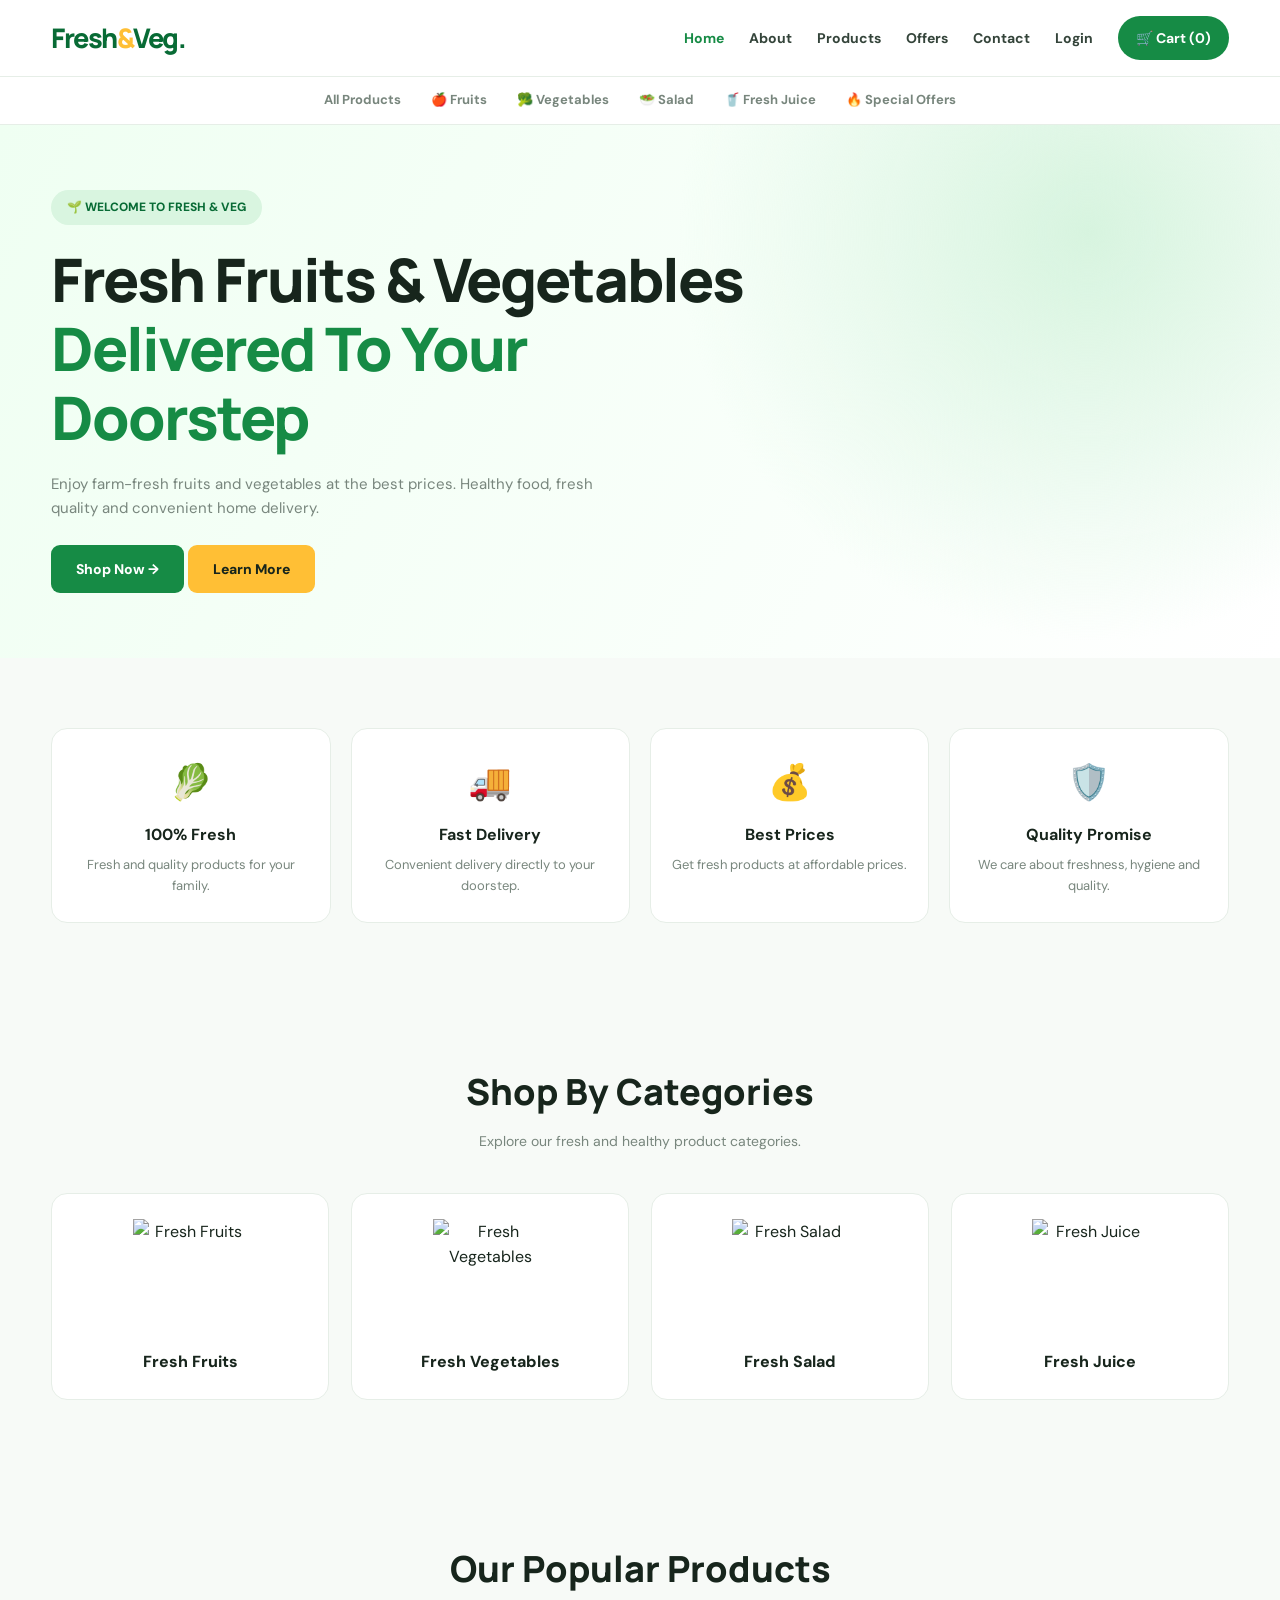
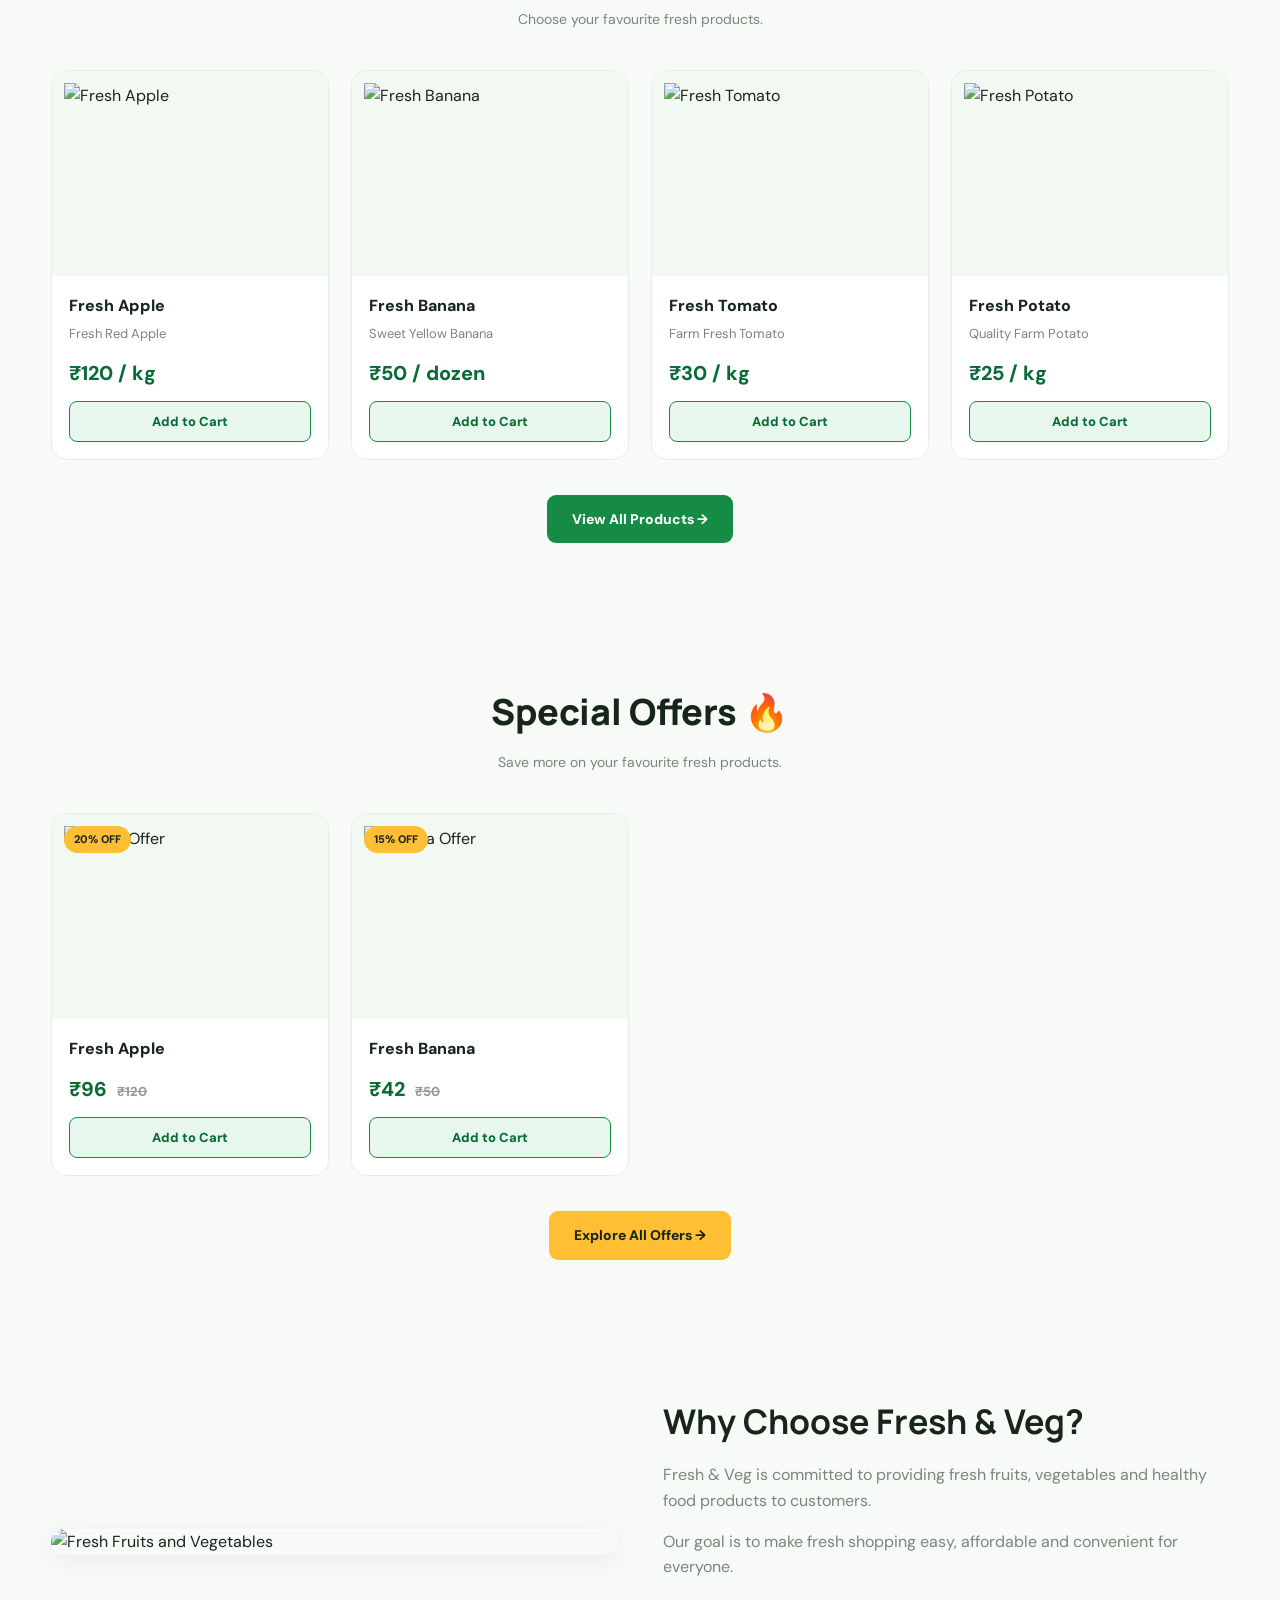
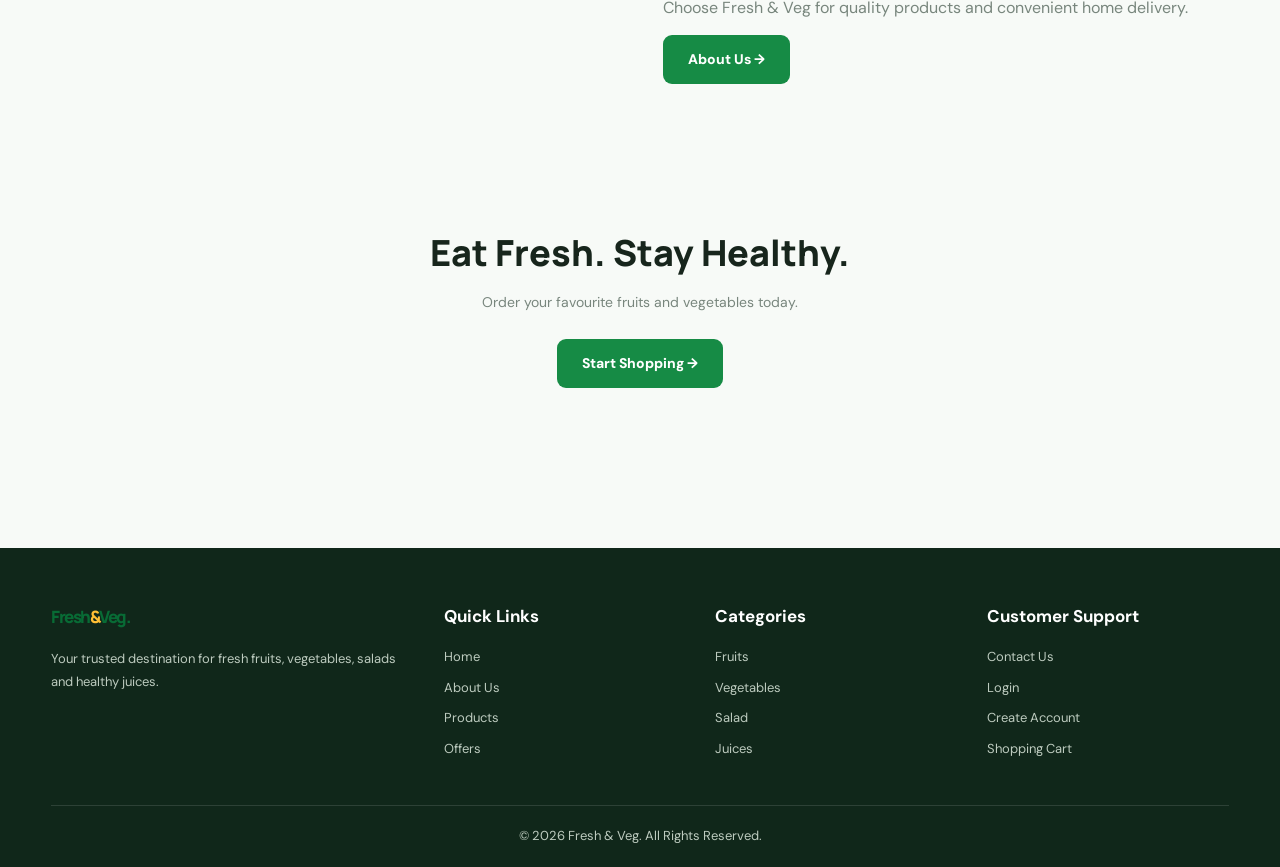
==== commit 926920bb: "commit this change" ====
--- a/index.html
+++ b/index.html
@@ -1,90 +1,622 @@
 <!DOCTYPE html>
 <html lang="en">
+
 <head>
-  <meta charset="UTF-8"><meta name="viewport" content="width=device-width, initial-scale=1.0">
-  <meta name="description" content="Fresh & Veg - fresh fruits and vegetables delivered to your home.">
-  <title>Fresh & Veg | Farm Fresh, Every Day</title>
-  <link rel="stylesheet" href="style.css">
+    <meta charset="UTF-8">
+    <meta name="viewport" content="width=device-width, initial-scale=1.0">
+
+    <meta name="description"
+        content="Fresh & Veg - Buy fresh fruits and vegetables online with fast home delivery.">
+
+    <title>Fresh & Veg | Fresh Fruits & Vegetables</title>
+
+    <link rel="stylesheet" href="style.css">
+    <link rel="stylesheet" href="products.css">
 </head>
+
 <body>
-<header class="site-header"><a class="brand" href="index.html"><span class="brand-icon">🥬</span> fresh<span>&</span>veg</a>
-<button class="menu-toggle" aria-label="Open menu" aria-expanded="false">☰</button>
-<nav class="nav">
-  <a class="active" href="index.html">Home</a>
-  <a href="about.html">About</a>
-  <a href="products.html">Products</a>
-  <a href="offers.html">Offers</a>
-  <a href="contact.html">Contact</a>
-</nav>
-<a class="cart-link" href="products.html">🛒 <span id="cart-count">0</span></a>
-</header>
-<main>
-<section class="hero">
-  <div class="hero-content">
-    <span class="eyebrow">FRESH FROM FARM TO YOUR HOME</span>
-    <h1>Eat fresh.<br><em>Live healthy.</em></h1>
-    <p>Handpicked fruits and vegetables, full of goodness and delivered fresh to your doorstep.</p>
-    <div class="hero-actions">
-      <a class="btn btn-primary" href="products.html">Shop now <span>→</span></a><a class="text-link" href="about.html">Discover our story</a>
+
+    <!-- ================= HEADER ================= -->
+
+    <header class="site-header">
+
+        <div class="container header-container">
+
+            <a href="index.html" class="logo">
+                Fresh<span>&</span>Veg.
+            </a>
+
+            <nav class="main-nav">
+
+                <a href="index.html" class="active">Home</a>
+                <a href="about.html">About</a>
+                <a href="products.html">Products</a>
+                <a href="offers.html">Offers</a>
+                <a href="contact.html">Contact</a>
+
+                <a href="login.html">Login</a>
+
+                <a href="cart.html" class="cart-link">
+                    🛒 Cart (<span id="cartCount">0</span>)
+                </a>
+
+            </nav>
+
+        </div>
+
+    </header>
+
+
+    <!-- ================= CATEGORY NAVIGATION ================= -->
+
+    <div class="category-nav">
+
+        <div class="container category-container">
+
+            <a href="products.html">All Products</a>
+            <a href="fruits.html">🍎 Fruits</a>
+            <a href="vegetables.html">🥦 Vegetables</a>
+            <a href="salad.html">🥗 Salad</a>
+            <a href="juice.html">🥤 Fresh Juice</a>
+            <a href="offers.html">🔥 Special Offers</a>
+
+        </div>
+
     </div>
-    <div class="hero-trust">
-      <span>✓ Freshly picked</span>
-      <span>✓ Quality checked</span>
-      <span>✓ Easy ordering</span>
-    </div>
-  </div>
-  <div class="hero-visual">
-    <div class="hero-image"></div>
-    <div class="fresh-badge">
-      <strong>100%</strong>
-      <small>FRESHNESS<br>GUARANTEED</small>
-    </div>
-    <div class="floating-note">🌱 Good food, good mood!</div>
-  </div>
-</section>
-<section class="benefits">
-  <div><span>🚚</span><p><b>Quick delivery</b><small>Freshness at your door</small></p></div>
-  <div><span>🌿</span><p><b>Farm fresh</b><small>Carefully selected produce</small></p></div>
-  <div><span>💚</span><p><b>Healthy choices</b><small>Goodness in every bite</small></p></div>
-  <div><span>💳</span><p><b>Easy payment</b><small>Simple and secure ordering</small></p></div>
-</section>
-<section class="section">
-  <div class="section-heading">
-    <div>
-      <span class="eyebrow">WHAT'S IN SEASON</span>
-      <h2>Fresh picks for you</h2>
-    </div>
-    <a class="text-link" href="products.html">View all products →</a>
-  </div>
-  <div class="product-grid">
-    <article class="product-card">
-      <div class="product-photo photo-tomato"></div>
-      <div class="product-info">
-        <span class="tag">VEGETABLE</span>
-        <h3>Fresh Tomatoes</h3>
-        <div class="price">₹40 <small>/ 500g</small></div>
-        <button class="add-btn" data-product="Fresh Tomatoes">Add to cart +</button>
-      </div>
-    </article>
-<article class="product-card">
-  <div class="product-photo photo-orange"></div>
-  <div class="product-info">
-    <span class="tag">FRUIT</span>
-    <h3>Juicy Oranges</h3>
-    <div class="price">₹60 <small>/ 1kg</small></div>
-    <button class="add-btn" data-product="Juicy Oranges">Add to cart +</button>
-  </div>
-</article>
-</div></section>
-<section class="promo">
-  <div><span class="eyebrow light">A LITTLE SOMETHING FOR YOU</span>
-    <h2>Fresh deals, happier meals.</h2>
-    <p>Explore this week's special offers on your everyday favourites.</p>
-    <a class="btn btn-light" href="offers.html">Explore offers →</a></div>
-    <div class="promo-art">🥑🍋🥕</div>
-  </section>
-<section class="newsletter"><span class="eyebrow">STAY IN THE LOOP</span><h2>Fresh news, straight to you.</h2><p>Get seasonal updates and special offers from Fresh & Veg.</p><form id="newsletter-form"><input type="email" placeholder="Enter your email address" required><button class="btn btn-primary">Subscribe</button></form><small id="newsletter-message"></small></section>
-</main><footer class="footer"><a class="brand" href="index.html">🥬 fresh<span>&</span>veg</a><p>Fresh choices. Healthy living.</p><div><a href="about.html">About</a><a href="products.html">Products</a><a href="contact.html">Contact</a></div><small>© 2026 Fresh & Veg. Made with care.</small></footer>
-<script src="script.js"></script>
+
+
+    <!-- ================= HERO SECTION ================= -->
+
+    <section class="hero">
+
+        <div class="container">
+
+            <div class="hero-content">
+
+                <p>🌱 WELCOME TO FRESH & VEG</p>
+
+                <h1>
+                    Fresh Fruits & Vegetables
+                    <span>Delivered To Your Doorstep</span>
+                </h1>
+
+                <p>
+                    Enjoy farm-fresh fruits and vegetables at the best prices.
+                    Healthy food, fresh quality and convenient home delivery.
+                </p>
+
+                <a href="products.html" class="btn btn-primary">
+                    Shop Now →
+                </a>
+
+                <a href="about.html" class="btn btn-secondary">
+                    Learn More
+                </a>
+
+            </div>
+
+        </div>
+
+    </section>
+
+
+    <!-- ================= BENEFITS SECTION ================= -->
+
+    <section class="section">
+
+        <div class="container">
+
+            <div class="benefits-grid">
+
+                <div class="benefit-card">
+
+                    <div class="icon">🥬</div>
+
+                    <h3>100% Fresh</h3>
+
+                    <p>Fresh and quality products for your family.</p>
+
+                </div>
+
+
+                <div class="benefit-card">
+
+                    <div class="icon">🚚</div>
+
+                    <h3>Fast Delivery</h3>
+
+                    <p>Convenient delivery directly to your doorstep.</p>
+
+                </div>
+
+
+                <div class="benefit-card">
+
+                    <div class="icon">💰</div>
+
+                    <h3>Best Prices</h3>
+
+                    <p>Get fresh products at affordable prices.</p>
+
+                </div>
+
+
+                <div class="benefit-card">
+
+                    <div class="icon">🛡️</div>
+
+                    <h3>Quality Promise</h3>
+
+                    <p>We care about freshness, hygiene and quality.</p>
+
+                </div>
+
+            </div>
+
+        </div>
+
+    </section>
+
+
+    <!-- ================= CATEGORIES SECTION ================= -->
+
+    <section class="section">
+
+        <div class="container">
+
+            <div class="section-heading">
+
+                <h2>Shop By Categories</h2>
+
+                <p>Explore our fresh and healthy product categories.</p>
+
+            </div>
+
+
+            <div class="category-grid">
+
+
+                <a href="fruits.html" class="category-card">
+
+                    <img src="https://images.unsplash.com/photo-1610832958506-aa56368176cf?w=400"
+                        alt="Fresh Fruits">
+
+                    <h3>Fresh Fruits</h3>
+
+                </a>
+
+
+                <a href="vegetables.html" class="category-card">
+
+                    <img src="https://images.unsplash.com/photo-1540420773420-3366772f4999?w=400"
+                        alt="Fresh Vegetables">
+
+                    <h3>Fresh Vegetables</h3>
+
+                </a>
+
+
+                <a href="salad.html" class="category-card">
+
+                    <img src="https://images.unsplash.com/photo-1512621776951-a57141f2eefd?w=400"
+                        alt="Fresh Salad">
+
+                    <h3>Fresh Salad</h3>
+
+                </a>
+
+
+                <a href="juice.html" class="category-card">
+
+                    <img src="https://images.unsplash.com/photo-1600271886742-f049cd451bba?w=400"
+                        alt="Fresh Juice">
+
+                    <h3>Fresh Juice</h3>
+
+                </a>
+
+
+            </div>
+
+        </div>
+
+    </section>
+
+
+    <!-- ================= FEATURED PRODUCTS ================= -->
+
+    <section class="section">
+
+        <div class="container">
+
+            <div class="section-heading">
+
+                <h2>Our Popular Products</h2>
+
+                <p>Choose your favourite fresh products.</p>
+
+            </div>
+
+
+            <div class="product-grid">
+
+
+                <!-- PRODUCT 1 -->
+
+                <div class="product-card">
+
+                    <div class="product-image">
+
+                        <img src="https://images.unsplash.com/photo-1560806887-1e4cd0b6cbd6?w=400"
+                            alt="Fresh Apple">
+
+                    </div>
+
+                    <div class="product-info">
+
+                        <h3>Fresh Apple</h3>
+
+                        <p>Fresh Red Apple</p>
+
+                        <div class="product-price">
+                            ₹120 / kg
+                        </div>
+
+                        <button onclick="addToCart('Fresh Apple',120,'1 kg')">
+                            Add to Cart
+                        </button>
+
+                    </div>
+
+                </div>
+
+
+                <!-- PRODUCT 2 -->
+
+                <div class="product-card">
+
+                    <div class="product-image">
+
+                        <img src="https://images.unsplash.com/photo-1571771894821-ce9b6c11b08e?w=400"
+                            alt="Fresh Banana">
+
+                    </div>
+
+                    <div class="product-info">
+
+                        <h3>Fresh Banana</h3>
+
+                        <p>Sweet Yellow Banana</p>
+
+                        <div class="product-price">
+                            ₹50 / dozen
+                        </div>
+
+                        <button onclick="addToCart('Fresh Banana',50,'1 dozen')">
+                            Add to Cart
+                        </button>
+
+                    </div>
+
+                </div>
+
+
+                <!-- PRODUCT 3 -->
+
+                <div class="product-card">
+
+                    <div class="product-image">
+
+                        <img src="https://images.unsplash.com/photo-1546094096-0df4bcaaa337?w=400"
+                            alt="Fresh Tomato">
+
+                    </div>
+
+                    <div class="product-info">
+
+                        <h3>Fresh Tomato</h3>
+
+                        <p>Farm Fresh Tomato</p>
+
+                        <div class="product-price">
+                            ₹30 / kg
+                        </div>
+
+                        <button onclick="addToCart('Fresh Tomato',30,'1 kg')">
+                            Add to Cart
+                        </button>
+
+                    </div>
+
+                </div>
+
+
+                <!-- PRODUCT 4 -->
+
+                <div class="product-card">
+
+                    <div class="product-image">
+
+                        <img src="https://images.unsplash.com/photo-1518977676601-b53f82aba655?w=400"
+                            alt="Fresh Potato">
+
+                    </div>
+
+                    <div class="product-info">
+
+                        <h3>Fresh Potato</h3>
+
+                        <p>Quality Farm Potato</p>
+
+                        <div class="product-price">
+                            ₹25 / kg
+                        </div>
+
+                        <button onclick="addToCart('Fresh Potato',25,'1 kg')">
+                            Add to Cart
+                        </button>
+
+                    </div>
+
+                </div>
+
+
+            </div>
+
+
+            <div style="text-align:center; margin-top:35px;">
+
+                <a href="products.html" class="btn btn-primary">
+                    View All Products →
+                </a>
+
+            </div>
+
+        </div>
+
+    </section>
+
+
+    <!-- ================= SPECIAL OFFER ================= -->
+
+    <section class="section">
+
+        <div class="container">
+
+            <div class="section-heading">
+
+                <h2>Special Offers 🔥</h2>
+
+                <p>Save more on your favourite fresh products.</p>
+
+            </div>
+
+
+            <div class="product-grid">
+
+
+                <div class="product-card">
+
+                    <span class="product-badge">20% OFF</span>
+
+                    <div class="product-image">
+
+                        <img src="https://images.unsplash.com/photo-1560806887-1e4cd0b6cbd6?w=400"
+                            alt="Apple Offer">
+
+                    </div>
+
+                    <div class="product-info">
+
+                        <h3>Fresh Apple</h3>
+
+                        <div class="product-price">
+                            ₹96 <del>₹120</del>
+                        </div>
+
+                        <button onclick="addToCart('Fresh Apple',96,'1 kg')">
+                            Add to Cart
+                        </button>
+
+                    </div>
+
+                </div>
+
+
+                <div class="product-card">
+
+                    <span class="product-badge">15% OFF</span>
+
+                    <div class="product-image">
+
+                        <img src="https://images.unsplash.com/photo-1571771894821-ce9b6c11b08e?w=400"
+                            alt="Banana Offer">
+
+                    </div>
+
+                    <div class="product-info">
+
+                        <h3>Fresh Banana</h3>
+
+                        <div class="product-price">
+                            ₹42 <del>₹50</del>
+                        </div>
+
+                        <button onclick="addToCart('Fresh Banana',42,'1 dozen')">
+                            Add to Cart
+                        </button>
+
+                    </div>
+
+                </div>
+
+
+            </div>
+
+
+            <div style="text-align:center; margin-top:35px;">
+
+                <a href="offers.html" class="btn btn-secondary">
+                    Explore All Offers →
+                </a>
+
+            </div>
+
+        </div>
+
+    </section>
+
+
+    <!-- ================= ABOUT SECTION ================= -->
+
+    <section class="section">
+
+        <div class="container about-content">
+
+            <div>
+
+                <img src="https://images.unsplash.com/photo-1542838132-92c53300491e?w=700"
+                    alt="Fresh Fruits and Vegetables">
+
+            </div>
+
+
+            <div>
+
+                <h2>Why Choose Fresh & Veg?</h2>
+
+                <p>
+                    Fresh & Veg is committed to providing fresh fruits,
+                    vegetables and healthy food products to customers.
+                </p>
+
+                <p>
+                    Our goal is to make fresh shopping easy, affordable
+                    and convenient for everyone.
+                </p>
+
+                <p>
+                    Choose Fresh & Veg for quality products and
+                    convenient home delivery.
+                </p>
+
+                <a href="about.html" class="btn btn-primary">
+                    About Us →
+                </a>
+
+            </div>
+
+        </div>
+
+    </section>
+
+
+    <!-- ================= CALL TO ACTION ================= -->
+
+    <section class="section">
+
+        <div class="container">
+
+            <div class="section-heading">
+
+                <h2>Eat Fresh. Stay Healthy.</h2>
+
+                <p>
+                    Order your favourite fruits and vegetables today.
+                </p>
+
+                <br>
+
+                <a href="products.html" class="btn btn-primary">
+                    Start Shopping →
+                </a>
+
+            </div>
+
+        </div>
+
+    </section>
+
+
+    <!-- ================= FOOTER ================= -->
+
+    <footer class="site-footer">
+
+        <div class="container">
+
+            <div class="footer-grid">
+
+
+                <div class="footer-column">
+
+                    <h3 class="logo">
+                        Fresh<span>&</span>Veg.
+                    </h3>
+
+                    <p>
+                        Your trusted destination for fresh fruits,
+                        vegetables, salads and healthy juices.
+                    </p>
+
+                </div>
+
+
+                <div class="footer-column">
+
+                    <h3>Quick Links</h3>
+
+                    <a href="index.html">Home</a>
+                    <a href="about.html">About Us</a>
+                    <a href="products.html">Products</a>
+                    <a href="offers.html">Offers</a>
+
+                </div>
+
+
+                <div class="footer-column">
+
+                    <h3>Categories</h3>
+
+                    <a href="fruits.html">Fruits</a>
+                    <a href="vegetables.html">Vegetables</a>
+                    <a href="salad.html">Salad</a>
+                    <a href="juice.html">Juices</a>
+
+                </div>
+
+
+                <div class="footer-column">
+
+                    <h3>Customer Support</h3>
+
+                    <a href="contact.html">Contact Us</a>
+                    <a href="login.html">Login</a>
+                    <a href="signup.html">Create Account</a>
+                    <a href="cart.html">Shopping Cart</a>
+
+                </div>
+
+
+            </div>
+
+
+            <div class="footer-bottom">
+
+                <p>
+                    © 2026 Fresh & Veg. All Rights Reserved.
+                </p>
+
+            </div>
+
+        </div>
+
+    </footer>
+
+
+    <!-- ================= JAVASCRIPT ================= -->
+
+    <script src="script.js"></script>
+
 </body>
+
 </html>
--- a/style.css
+++ b/style.css
@@ -1,471 +1,1129 @@
-/* FRESH & VEG — Modern responsive stylesheet
-   Replace your old CSS with this complete file.
-*/
+/* =====================================================
+   FRESH & VEG
+   COMPLETE RESPONSIVE WEBSITE DESIGN
+   Single CSS File for All Pages
+===================================================== */
+
+/* GOOGLE FONT */
 @import url('https://fonts.googleapis.com/css2?family=DM+Sans:wght@400;500;600;700;800&family=Manrope:wght@400;500;600;700;800&display=swap');
 
+
+/* =====================================================
+   01. ROOT VARIABLES
+===================================================== */
+
 :root {
-  --green: #1aaa4f;
-  --deep: #123b28;
-  --lime: #d9ef91;
-  --cream: #fbfcf7;
-  --ink: #1b2b20;
-  --muted: #68766c;
-  --line: #22251d;
-  --white: #fff;
-  --shadow: 0 18px 50px rgba(24, 61, 39, .10);
-  --radius: 18px;
-}
-
-* { box-sizing: border-box; margin: 0; padding: 0; }
-html { scroll-behavior: smooth; scroll-padding-top: 90px; }
+    --green: #168b45;
+    --green-dark: #086b35;
+    --green-light: #e8f7ed;
+
+    --yellow: #ffbf35;
+    --red: #e74c3c;
+
+    --dark: #17251c;
+    --text: #34443a;
+    --muted: #78867d;
+
+    --white: #ffffff;
+    --background: #f7faf7;
+    --border: #e6eee7;
+
+    --shadow: 0 5px 25px rgba(0, 0, 0, .06);
+    --shadow-hover: 0 15px 35px rgba(0, 0, 0, .11);
+
+    --radius: 16px;
+    --container: 1200px;
+}
+
+
+/* =====================================================
+   02. RESET
+===================================================== */
+
+* {
+    margin: 0;
+    padding: 0;
+    box-sizing: border-box;
+}
+
+html {
+    scroll-behavior: smooth;
+}
+
 body {
-  font-family: 'DM Sans', sans-serif;
-  color: var(--ink);
-  background: var(--cream);
-  line-height: 1.65;
-  overflow-x: hidden;
-}
-img { max-width: 100%; display: block; }
-a { color: inherit; text-decoration: none; }
-button, input, textarea, select { font: inherit; }
-button, a { -webkit-tap-highlight-color: transparent; }
-::selection { color: var(--deep); background: var(--lime); }
-
-/* Header and navigation */
+    font-family: 'DM Sans', sans-serif;
+    background: var(--background);
+    color: var(--dark);
+    line-height: 1.6;
+    overflow-x: hidden;
+}
+
+img {
+    max-width: 100%;
+    display: block;
+}
+
+a {
+    text-decoration: none;
+    color: inherit;
+}
+
+button,
+input,
+select,
+textarea {
+    font-family: inherit;
+}
+
+button {
+    cursor: pointer;
+}
+
+ul {
+    list-style: none;
+}
+
+.container {
+    width: 92%;
+    max-width: var(--container);
+    margin: auto;
+}
+
+section {
+    width: 100%;
+}
+
+
+/* =====================================================
+   03. HEADER
+===================================================== */
+
 .site-header {
-  min-height: 78px;
-  padding: 0 7%;
-  display: flex;
-  align-items: center;
-  justify-content: space-between;
-  gap: 24px;
-  position: sticky;
-  top: 0;
-  z-index: 100;
-  background: rgba(255,255,255,.92);
-  backdrop-filter: blur(16px);
-  border-bottom: 1px solid rgba(230,236,223,.9);
-}
-.brand {
-  flex-shrink: 0;
-  font: 800 1.7rem 'Manrope', sans-serif;
-  letter-spacing: -1.5px;
-  color: var(--deep);
-}
-.brand span { color: #91b84d; }
-.brand-icon { font-size: 1.45rem; vertical-align: 2px; }
-.nav { display: flex; align-items: center; gap: clamp(16px, 2.5vw, 34px); }
-.nav a {
-  position: relative;
-  padding: 9px 0;
-  color: #56665a;
-  font-size: .91rem;
-  font-weight: 700;
-  transition: color .2s ease;
-}
-.nav a::after {
-  content: "";
-  position: absolute;
-  left: 0;
-  bottom: 2px;
-  width: 0;
-  height: 2px;
-  border-radius: 5px;
-  background: #9cbd5b;
-  transition: width .25s ease;
-}
-.nav a:hover, .nav a.active { color: var(--green); }
-.nav a:hover::after, .nav a.active::after { width: 100%; }
-.cart-link {
-  flex-shrink: 0;
-  color: var(--green);
-  font-weight: 800;
-  padding: 10px 16px;
-  border: 1px solid #dce8ce;
-  border-radius: 999px;
-  background: #f5f9ed;
-  transition: .2s ease;
-}
-.cart-link:hover { background: var(--lime); transform: translateY(-2px); }
-.menu-toggle {
-  display: none;
-  border: 0;
-  background: transparent;
-  color: var(--deep);
-  font-size: 1.8rem;
-  cursor: pointer;
-}
-
-/* Shared buttons */
+    position: sticky;
+    top: 0;
+    z-index: 999;
+    background: rgba(255,255,255,.97);
+    backdrop-filter: blur(15px);
+    border-bottom: 1px solid var(--border);
+}
+
+.header-container {
+    min-height: 76px;
+    display: flex;
+    align-items: center;
+    justify-content: space-between;
+    gap: 20px;
+}
+
+.logo {
+    font-family: 'Manrope', sans-serif;
+    font-size: 27px;
+    font-weight: 800;
+    color: var(--green-dark);
+    letter-spacing: -1.5px;
+    white-space: nowrap;
+}
+
+.logo span {
+    color: var(--yellow);
+}
+
+.main-nav {
+    display: flex;
+    align-items: center;
+    gap: 25px;
+}
+
+.main-nav a {
+    font-size: 14px;
+    font-weight: 700;
+    color: var(--text);
+    transition: .3s;
+}
+
+.main-nav a:hover,
+.main-nav a.active {
+    color: var(--green);
+}
+
+.main-nav .cart-link {
+    background: var(--green);
+    color: white;
+    padding: 11px 18px;
+    border-radius: 30px;
+}
+
+.main-nav .cart-link:hover {
+    background: var(--green-dark);
+    transform: translateY(-2px);
+}
+
+
+/* =====================================================
+   04. CATEGORY NAVIGATION
+===================================================== */
+
+.category-nav {
+    background: white;
+    border-bottom: 1px solid var(--border);
+}
+
+.category-container {
+    display: flex;
+    align-items: center;
+    justify-content: center;
+    gap: 30px;
+    padding: 13px 0;
+    overflow-x: auto;
+    scrollbar-width: none;
+}
+
+.category-container::-webkit-scrollbar {
+    display: none;
+}
+
+.category-container a {
+    font-size: 13px;
+    font-weight: 700;
+    color: var(--muted);
+    white-space: nowrap;
+    transition: .3s;
+}
+
+.category-container a:hover {
+    color: var(--green);
+}
+
+
+/* =====================================================
+   05. HERO SECTION
+===================================================== */
+
+.hero {
+    min-height: 450px;
+    display: flex;
+    align-items: center;
+    background:
+        radial-gradient(circle at 85% 20%, #d7f4df, transparent 35%),
+        linear-gradient(120deg, #effff2, #ffffff);
+}
+
+.hero-content {
+    max-width: 700px;
+    padding: 65px 0;
+    animation: fadeUp .7s ease;
+}
+
+.hero-content > p:first-child {
+    display: inline-block;
+    background: #d9f5e0;
+    color: var(--green-dark);
+    padding: 8px 16px;
+    border-radius: 30px;
+    font-size: 12px;
+    font-weight: 800;
+    margin-bottom: 20px;
+}
+
+.hero h1 {
+    font-family: 'Manrope', sans-serif;
+    font-size: clamp(35px, 5vw, 60px);
+    line-height: 1.15;
+    font-weight: 800;
+    letter-spacing: -2px;
+    margin-bottom: 20px;
+}
+
+.hero h1 span {
+    display: block;
+    color: var(--green);
+}
+
+.hero-content p {
+    color: var(--muted);
+    font-size: 15px;
+    max-width: 550px;
+    margin-bottom: 25px;
+}
+
+
+/* =====================================================
+   06. BUTTONS
+===================================================== */
+
 .btn {
-  display: inline-flex;
-  align-items: center;
-  justify-content: center;
-  gap: 9px;
-  min-height: 48px;
-  padding: 13px 23px;
-  border: 0;
-  border-radius: 9px;
-  font: 800 .94rem 'DM Sans', sans-serif;
-  cursor: pointer;
-  transition: transform .2s ease, box-shadow .2s ease, background .2s ease;
-}
-.btn:hover, .add-btn:hover { transform: translateY(-3px); }
-.btn:focus-visible, .add-btn:focus-visible, a:focus-visible,
-button:focus-visible, input:focus-visible, textarea:focus-visible,
-select:focus-visible { outline: 3px solid #b5d47a; outline-offset: 3px; }
-.btn-primary { color: white; background: var(--green); box-shadow: 0 8px 20px #23613d26; }
-.btn-primary:hover { background: var(--deep); box-shadow: 0 12px 26px #23613d35; }
-.btn-light { color: var(--deep); background: var(--lime); }
-.btn-light:hover { background: #e8f6b7; }
-.text-link { color: var(--green); font-size: .92rem; font-weight: 800; }
-.text-link:hover { text-decoration: underline; }
-
-/* Home hero */
-.hero {
-  min-height: 570px;
-  padding: 76px 9%;
-  display: grid;
-  grid-template-columns: 1.05fr .95fr;
-  align-items: center;
-  gap: 6%;
-  background:
-    radial-gradient(circle at 80% 20%, rgba(217,239,145,.36), transparent 30%),
-    linear-gradient(115deg, #f0f6df 0%, #fbfcf7 68%);
-}
-.eyebrow {
-  display: inline-block;
-  color: #789744;
-  font-size: .72rem;
-  font-weight: 800;
-  letter-spacing: 2.2px;
-  text-transform: uppercase;
-}
-.hero h1, .page-hero h1 {
-  margin: 17px 0 20px;
-  color: var(--deep);
-  font: 800 clamp(3.1rem, 6vw, 5.6rem)/1.04 'Manrope', sans-serif;
-  letter-spacing: -4px;
-}
-h1 em, h2 em { color: #8eaf4b; font-style: normal; }
-.hero-content > p, .page-hero p {
-  max-width: 510px;
-  color: var(--muted);
-  font-size: 1.04rem;
-}
-.hero-actions { display: flex; align-items: center; flex-wrap: wrap; gap: 24px; margin: 30px 0; }
-.hero-trust { display: flex; flex-wrap: wrap; gap: 12px 20px; color: #617064; font-size: .8rem; font-weight: 700; }
-.hero-visual { height: 420px; min-width: 0; position: relative; }
-.hero-image {
-  width: 100%;
-  height: 100%;
-  border-radius: 48% 48% 22px 22px;
-  background: url('https://images.unsplash.com/photo-1540420773420-3366772f4999?auto=format&fit=crop&w=1000&q=85') center/cover;
-  box-shadow: var(--shadow);
-}
-.fresh-badge {
-  position: absolute;
-  top: 30px;
-  left: -28px;
-  width: 112px;
-  height: 112px;
-  display: flex;
-  flex-direction: column;
-  align-items: center;
-  justify-content: center;
-  border: 5px solid rgba(255,255,255,.7);
-  border-radius: 50%;
-  color: var(--deep);
-  background: var(--lime);
-  transform: rotate(-10deg);
-  box-shadow: 0 10px 25px #183d2718;
-}
-.fresh-badge strong { font: 800 1.65rem 'Manrope'; }
-.fresh-badge small { font-size: .55rem; line-height: 1.2; text-align: center; font-weight: 800; letter-spacing: 1px; }
-.floating-note {
-  position: absolute;
-  right: -22px;
-  bottom: 24px;
-  padding: 14px 20px;
-  border: 1px solid var(--line);
-  border-radius: 12px;
-  color: var(--green);
-  background: white;
-  box-shadow: var(--shadow);
-  font-weight: 800;
-}
-
-/* Benefits strip */
-.benefits {
-  padding: 28px 8%;
-  display: grid;
-  grid-template-columns: repeat(4, 1fr);
-  gap: 20px;
-  background: white;
-  border-bottom: 1px solid var(--line);
-}
-.benefits > div { display: flex; align-items: center; gap: 13px; }
-.benefits > div > span { font-size: 1.7rem; }
-.benefits p { display: flex; flex-direction: column; font-size: .88rem; font-weight: 800; }
-.benefits small { color: var(--muted); font-size: .75rem; font-weight: 500; }
-
-/* Sections and product cards */
-.section { padding: 82px 8%; }
-.section-heading, .filter-row {
-  display: flex;
-  align-items: end;
-  justify-content: space-between;
-  gap: 20px;
-  margin-bottom: 30px;
-}
-.section-heading h2, .newsletter h2, .about-layout h2, .contact-info h2 {
-  margin-top: 8px;
-  color: var(--deep);
-  font: 800 clamp(2rem, 3.2vw, 2.85rem)/1.15 'Manrope', sans-serif;
-  letter-spacing: -1.6px;
-}
-.product-grid { display: grid; grid-template-columns: repeat(4, minmax(0,1fr)); gap: 22px; }
+    display: inline-flex;
+    justify-content: center;
+    align-items: center;
+    gap: 8px;
+    padding: 13px 25px;
+    border: none;
+    border-radius: 9px;
+    font-size: 14px;
+    font-weight: 800;
+    transition: .3s;
+}
+
+.btn-primary {
+    background: var(--green);
+    color: white;
+}
+
+.btn-primary:hover {
+    background: var(--green-dark);
+    transform: translateY(-3px);
+    box-shadow: var(--shadow);
+}
+
+.btn-secondary {
+    background: var(--yellow);
+    color: var(--dark);
+}
+
+.btn-secondary:hover {
+    background: #f0aa18;
+    transform: translateY(-3px);
+}
+
+
+/* =====================================================
+   07. SECTION HEADINGS
+===================================================== */
+
+.section {
+    padding: 70px 0;
+}
+
+.section-heading {
+    text-align: center;
+    margin-bottom: 40px;
+}
+
+.section-heading h2 {
+    font-family: 'Manrope', sans-serif;
+    font-size: clamp(25px, 4vw, 36px);
+    font-weight: 800;
+    margin-bottom: 10px;
+}
+
+.section-heading p {
+    color: var(--muted);
+    font-size: 14px;
+}
+
+
+/* =====================================================
+   08. BENEFITS
+===================================================== */
+
+.benefits-grid {
+    display: grid;
+    grid-template-columns: repeat(4, 1fr);
+    gap: 20px;
+}
+
+.benefit-card {
+    background: white;
+    padding: 25px 18px;
+    border-radius: var(--radius);
+    border: 1px solid var(--border);
+    text-align: center;
+    transition: .3s;
+}
+
+.benefit-card:hover {
+    transform: translateY(-6px);
+    box-shadow: var(--shadow-hover);
+}
+
+.benefit-card .icon {
+    font-size: 35px;
+    margin-bottom: 12px;
+}
+
+.benefit-card h3 {
+    font-size: 16px;
+    margin-bottom: 7px;
+}
+
+.benefit-card p {
+    font-size: 13px;
+    color: var(--muted);
+}
+
+
+/* =====================================================
+   09. CATEGORY CARDS
+===================================================== */
+
+.category-grid {
+    display: grid;
+    grid-template-columns: repeat(4, 1fr);
+    gap: 22px;
+}
+
+.category-card {
+    background: white;
+    padding: 25px 15px;
+    border: 1px solid var(--border);
+    border-radius: var(--radius);
+    text-align: center;
+    transition: .3s;
+}
+
+.category-card:hover {
+    transform: translateY(-7px);
+    box-shadow: var(--shadow-hover);
+    border-color: var(--green);
+}
+
+.category-card img {
+    width: 115px;
+    height: 115px;
+    object-fit: contain;
+    margin: 0 auto 15px;
+    transition: .3s;
+}
+
+.category-card:hover img {
+    transform: scale(1.08);
+}
+
+.category-card h3 {
+    font-size: 16px;
+    font-weight: 800;
+}
+
+
+/* =====================================================
+   10. PRODUCT GRID
+===================================================== */
+
+.product-grid {
+    display: grid;
+    grid-template-columns: repeat(4, minmax(0, 1fr));
+    gap: 22px;
+}
+
 .product-card {
-  min-width: 0;
-  overflow: hidden;
-  border: 1px solid var(--line);
-  border-radius: 15px;
-  background: white;
-  transition: transform .25s ease, box-shadow .25s ease, border-color .25s ease;
-}
-.product-card:hover { transform: translateY(-6px); border-color: #d1dfbd; box-shadow: var(--shadow); }
-.product-photo { height: 190px; background-size: cover; background-position: center; transition: transform .4s ease; }
-.product-card:hover .product-photo { background-size: cover; }
-.photo-tomato { background-image: url('https://images.unsplash.com/photo-1546094096-0df4bcaaa337?auto=format&fit=crop&w=700&q=80'); }
-.photo-mango { background-image: url('https://images.unsplash.com/photo-1553279768-865429fa0078?auto=format&fit=crop&w=700&q=80'); }
-.photo-spinach { background-image: url('https://images.unsplash.com/photo-1576045057995-568f588f82fb?auto=format&fit=crop&w=700&q=80'); }
-.photo-orange { background-image: url('https://images.unsplash.com/photo-1547514701-42782101795e?auto=format&fit=crop&w=700&q=80'); }
-.photo-carrot { background-image: url('https://images.unsplash.com/photo-1445282768818-728615cc910a?auto=format&fit=crop&w=700&q=80'); }
-.photo-apple { background-image: url('https://images.unsplash.com/photo-1560806887-1e4cd0b6cbd6?auto=format&fit=crop&w=700&q=80'); }
-.product-info { padding: 18px; }
-.tag { color: #829f45; font-size: .63rem; font-weight: 800; letter-spacing: 1.4px; }
-.product-info h3 { margin: 5px 0 7px; font: 800 1.05rem 'Manrope'; }
-.price { color: var(--green); font-size: 1.12rem; font-weight: 800; }
-.price small { color: var(--muted); font-size: .76rem; font-weight: 500; }
-.add-btn {
-  width: 100%;
-  margin-top: 13px;
-  padding: 11px;
-  border: 1px solid #dce8ce;
-  border-radius: 8px;
-  color: var(--green);
-  background: #f4f8eb;
-  font-weight: 800;
-  cursor: pointer;
-  transition: .2s ease;
-}
-.add-btn:hover { border-color: var(--green); background: #eaf3d9; }
-
-/* Promotional banner */
-.promo {
-  margin: 0 8% 70px;
-  padding: 48px 6%;
-  display: flex;
-  align-items: center;
-  justify-content: space-between;
-  gap: 25px;
-  overflow: hidden;
-  border-radius: 20px;
-  color: white;
-  background: radial-gradient(circle at 85% 20%, #2b7147, transparent 35%), var(--deep);
-}
-.light { color: var(--lime); }
-.promo h2 { margin: 10px 0; font: 800 clamp(2rem, 4vw, 3.2rem)/1.15 'Manrope'; }
-.promo p { margin-bottom: 22px; color: #d2dfd2; }
-.promo-art { flex-shrink: 0; font-size: 5rem; letter-spacing: -15px; transform: rotate(-12deg); }
-
-/* Newsletter and footer */
-.newsletter { padding: 68px 20px 76px; text-align: center; background: #f0f5e5; }
-.newsletter p { margin: 8px 0 20px; color: var(--muted); }
-.newsletter form { max-width: 490px; margin: auto; display: flex; gap: 9px; }
-.newsletter input, .contact-form input, .contact-form textarea, .contact-form select {
-  width: 100%;
-  min-width: 0;
-  padding: 13px 14px;
-  border: 1px solid #dfe7d8;
-  border-radius: 8px;
-  color: var(--ink);
-  background: white;
-  font: inherit;
-  outline-color: #91ad5c;
-}
-.newsletter small { display: block; margin-top: 10px; color: var(--green); }
-.footer { padding: 40px 8%; text-align: center; color: var(--muted); background: white; border-top: 1px solid var(--line); }
-.footer p { margin: 5px 0 15px; }
-.footer div { display: flex; justify-content: center; flex-wrap: wrap; gap: 22px; margin: 12px; }
-.footer a { font-size: .9rem; font-weight: 700; }
-.footer a:hover { color: var(--green); }
-.footer small { font-size: .76rem; }
-
-/* Inner page hero and about page */
-.page-hero {
-  padding: 88px 20px 76px;
-  text-align: center;
-  background: radial-gradient(circle at 50% 0, #e7f1d2, transparent 60%), linear-gradient(120deg,#f2f6e8,#fbfcf7);
-}
-.page-hero h1 { font-size: clamp(3rem, 6vw, 4.8rem); }
-.page-hero p { margin: auto; }
-.page-hero.compact { padding: 62px 20px; }
-.about-layout { display: grid; grid-template-columns: 1fr 1fr; align-items: center; gap: 7%; }
-.about-photo {
-  min-height: 420px;
-  border-radius: var(--radius);
-  background: url('https://images.unsplash.com/photo-1542838132-92c53300491e?auto=format&fit=crop&w=1000&q=85') center/cover;
-  box-shadow: var(--shadow);
-}
-.about-layout p { margin: 14px 0; color: var(--muted); }
-.about-layout .btn { margin-top: 12px; }
-.values { padding: 45px 8% 80px; display: grid; grid-template-columns: repeat(3,1fr); gap: 25px; }
-.values > div { padding: 28px; border: 1px solid var(--line); border-radius: 14px; background: #f0f5e5; }
-.values b { color: #91ad5c; font: 800 1.5rem 'Manrope'; }
-.values h3 { margin: 8px 0; color: var(--deep); }
-.values p { color: var(--muted); font-size: .9rem; }
-
-/* Product filters, cart and offers */
-.filter-row { align-items: center; }
-.filter-row h2 { color: var(--deep); font: 800 1.7rem 'Manrope'; }
-.filter { margin-left: 5px; padding: 8px 15px; border: 1px solid var(--line); border-radius: 999px; background: white; cursor: pointer; transition: .2s ease; }
-.filter:hover { border-color: var(--green); }
-.filter.active { color: white; background: var(--green); border-color: var(--green); }
-.cart-panel { margin-top: 55px; padding: 28px; border: 1px solid #e1e9d5; border-radius: 14px; background: #f0f5e5; }
-.cart-panel h2 { color: var(--deep); font: 800 1.6rem 'Manrope'; }
-.cart-panel p { margin: 10px 0 15px; color: var(--muted); }
-.hint { display: block; margin-top: 12px; color: var(--muted); }
-.offer-grid { display: grid; grid-template-columns: repeat(3,1fr); gap: 20px; }
-.offer-card {
-  min-height: 290px;
-  padding: 35px 28px;
-  display: flex;
-  flex-direction: column;
-  align-items: flex-start;
-  border-radius: 16px;
-  transition: transform .2s ease, box-shadow .2s ease;
-}
-.offer-card:hover { transform: translateY(-5px); box-shadow: var(--shadow); }
-.offer-card > span { font-size: .7rem; font-weight: 800; letter-spacing: 1.5px; }
-.offer-card h2 { margin: 20px 0 8px; font: 800 2.5rem 'Manrope'; }
-.offer-card p { color: #455246; }
-.offer-card a { margin-top: auto; padding-top: 25px; font-weight: 800; }
-.offer-card small { margin-top: 8px; color: #586457; font-size: .7rem; }
-.offer-green { background: #e2efc8; }
-.offer-yellow { background: #f9edc8; }
-.offer-pink { background: #f5e2dc; }
-
-/* Contact page */
-.contact-layout { display: grid; grid-template-columns: .8fr 1.2fr; gap: 8%; }
-.contact-info p { margin: 20px 0; color: var(--muted); }
-.contact-info b { color: var(--deep); }
-.contact-form {
-  padding: 30px;
-  display: grid;
-  gap: 15px;
-  border: 1px solid var(--line);
-  border-radius: 15px;
-  background: white;
-  box-shadow: 0 12px 35px rgba(24,61,39,.05);
-}
-.contact-form label { font-size: .87rem; font-weight: 800; }
-.contact-form input, .contact-form textarea, .contact-form select { display: block; margin-top: 6px; }
-.contact-form textarea { resize: vertical; min-height: 125px; }
-
-/* Tablet */
-@media (max-width: 1000px) {
-  .site-header { padding: 0 5%; }
-  .nav { gap: 17px; }
-  .hero { padding: 62px 6%; gap: 4%; }
-  .hero-visual { height: 360px; }
-  .product-grid { grid-template-columns: repeat(2, minmax(0,1fr)); }
-  .benefits { grid-template-columns: repeat(2,1fr); }
-  .section { padding: 68px 6%; }
-  .promo { margin-left: 6%; margin-right: 6%; }
-}
-
-/* Mobile navigation and layout */
-@media (max-width: 700px) {
-  html { scroll-padding-top: 75px; }
-  .site-header { min-height: 68px; padding: 0 5%; gap: 12px; }
-  .brand { font-size: 1.48rem; }
-  .menu-toggle { display: block; order: 3; }
-  .cart-link { margin-left: auto; padding: 8px 12px; font-size: .85rem; }
-  .nav {
-    display: none;
+    position: relative;
+    background: white;
+    border: 1px solid var(--border);
+    border-radius: var(--radius);
+    overflow: hidden;
+    transition: .3s;
+}
+
+.product-card:hover {
+    transform: translateY(-6px);
+    box-shadow: var(--shadow-hover);
+}
+
+
+/* PRODUCT IMAGE */
+
+.product-image {
+    height: 205px;
+    background: #f2f8f2;
+    overflow: hidden;
+    display: flex;
+    align-items: center;
+    justify-content: center;
+}
+
+.product-image img {
+    width: 100%;
+    height: 100%;
+    object-fit: contain;
+    padding: 12px;
+    transition: .4s;
+}
+
+.product-card:hover .product-image img {
+    transform: scale(1.08);
+}
+
+
+/* PRODUCT DETAILS */
+
+.product-info {
+    padding: 17px;
+}
+
+.product-info h3 {
+    font-size: 16px;
+    font-weight: 800;
+    margin-bottom: 5px;
+}
+
+.product-info p {
+    font-size: 13px;
+    color: var(--muted);
+}
+
+.product-price {
+    font-size: 20px;
+    font-weight: 800;
+    color: var(--green-dark);
+    margin: 12px 0;
+}
+
+.product-price del {
+    font-size: 13px;
+    color: #999;
+    margin-left: 5px;
+}
+
+
+/* PRODUCT BUTTON */
+
+.product-card button {
+    width: 100%;
+    border: 1px solid var(--green);
+    background: var(--green-light);
+    color: var(--green-dark);
+    border-radius: 8px;
+    padding: 11px;
+    font-size: 13px;
+    font-weight: 800;
+    transition: .3s;
+}
+
+.product-card button:hover {
+    background: var(--green);
+    color: white;
+}
+
+
+/* PRODUCT BADGE */
+
+.product-badge {
     position: absolute;
-    top: 68px;
-    left: 0;
-    right: 0;
-    padding: 18px 7% 23px;
+    top: 12px;
+    left: 12px;
+    z-index: 2;
+    background: var(--yellow);
+    color: var(--dark);
+    padding: 5px 10px;
+    font-size: 11px;
+    font-weight: 800;
+    border-radius: 30px;
+}
+
+
+/* =====================================================
+   11. PRODUCT SEARCH AND FILTER
+===================================================== */
+
+.product-toolbar {
+    display: flex;
+    align-items: center;
+    justify-content: space-between;
+    flex-wrap: wrap;
+    gap: 15px;
+    margin-bottom: 30px;
+}
+
+.search-box {
+    flex: 1;
+    min-width: 200px;
+}
+
+.search-box input,
+.product-toolbar select {
+    width: 100%;
+    padding: 13px 15px;
+    background: white;
+    border: 1px solid var(--border);
+    border-radius: 9px;
+    outline: none;
+}
+
+.search-box input:focus,
+.product-toolbar select:focus {
+    border-color: var(--green);
+    box-shadow: 0 0 0 3px var(--green-light);
+}
+
+
+/* =====================================================
+   12. ABOUT SECTION
+===================================================== */
+
+.about-content {
+    display: grid;
+    grid-template-columns: 1fr 1fr;
+    align-items: center;
+    gap: 45px;
+}
+
+.about-content img {
+    width: 100%;
+    border-radius: var(--radius);
+    box-shadow: var(--shadow);
+}
+
+.about-content h2 {
+    font-family: 'Manrope', sans-serif;
+    font-size: 34px;
+    line-height: 1.25;
+    margin-bottom: 20px;
+}
+
+.about-content p {
+    color: var(--muted);
+    margin-bottom: 15px;
+}
+
+
+/* =====================================================
+   13. FORM DESIGN
+===================================================== */
+
+.form-section {
+    min-height: 75vh;
+    display: flex;
+    align-items: center;
+    justify-content: center;
+    padding: 50px 15px;
+    background: linear-gradient(135deg, #e9f9ed, #ffffff);
+}
+
+.form-container {
+    width: 100%;
+    max-width: 520px;
+    background: white;
+    padding: 35px;
+    border-radius: 18px;
+    border: 1px solid var(--border);
+    box-shadow: var(--shadow-hover);
+}
+
+.form-container h2 {
+    font-family: 'Manrope', sans-serif;
+    text-align: center;
+    font-size: 27px;
+    margin-bottom: 8px;
+}
+
+.form-container > p {
+    color: var(--muted);
+    font-size: 14px;
+    text-align: center;
+    margin-bottom: 25px;
+}
+
+.form-group {
+    margin-bottom: 18px;
+}
+
+.form-group label {
+    display: block;
+    font-size: 14px;
+    font-weight: 700;
+    margin-bottom: 7px;
+}
+
+.form-group input,
+.form-group select,
+.form-group textarea {
+    width: 100%;
+    padding: 13px 14px;
+    border: 1px solid var(--border);
+    border-radius: 8px;
+    outline: none;
+    background: #fbfdfb;
+    transition: .3s;
+}
+
+.form-group input:focus,
+.form-group select:focus,
+.form-group textarea:focus {
+    border-color: var(--green);
+    box-shadow: 0 0 0 3px var(--green-light);
+}
+
+.form-group textarea {
+    min-height: 120px;
+    resize: vertical;
+}
+
+.form-container .btn {
+    width: 100%;
+}
+
+
+/* =====================================================
+   14. CART PAGE
+===================================================== */
+
+.cart-section {
+    padding: 60px 0;
+}
+
+.cart-layout {
+    display: grid;
+    grid-template-columns: 1fr 350px;
+    gap: 25px;
+    align-items: start;
+}
+
+.cart-items {
+    display: flex;
     flex-direction: column;
-    align-items: stretch;
-    gap: 7px;
-    background: rgba(255,255,255,.98);
-    border-bottom: 1px solid var(--line);
-    box-shadow: 0 16px 25px rgba(0,0,0,.08);
-  }
-  .nav.open { display: flex; }
-  .nav a { padding: 9px 0; }
-  .nav a::after { bottom: 3px; }
-  .hero { min-height: auto; grid-template-columns: 1fr; padding: 54px 7% 62px; gap: 35px; }
-  .hero h1 { font-size: clamp(3rem, 12vw, 4rem); letter-spacing: -2.8px; }
-  .hero-content > p { font-size: .98rem; }
-  .hero-visual { height: min(78vw, 340px); margin: 0 12px; }
-  .fresh-badge { left: -14px; top: 18px; width: 88px; height: 88px; }
-  .fresh-badge strong { font-size: 1.35rem; }
-  .floating-note { right: -12px; bottom: 16px; padding: 11px 14px; font-size: .85rem; }
-  .hero-actions { gap: 16px; margin: 24px 0; }
-  .hero-trust { gap: 9px 13px; }
-  .benefits { padding: 22px 6%; gap: 18px 12px; }
-  .benefits > div { gap: 9px; }
-  .benefits > div > span { font-size: 1.35rem; }
-  .benefits p { font-size: .78rem; }
-  .benefits small { font-size: .67rem; }
-  .section { padding: 55px 5%; }
-  .section-heading { align-items: flex-start; flex-direction: column; gap: 10px; }
-  .section-heading h2, .newsletter h2, .about-layout h2, .contact-info h2 { font-size: 2rem; }
-  .product-grid { grid-template-columns: repeat(2,minmax(0,1fr)); gap: 12px; }
-  .product-photo { height: clamp(125px, 34vw, 165px); }
-  .product-info { padding: 12px; }
-  .product-info h3 { font-size: .9rem; }
-  .price { font-size: .98rem; }
-  .add-btn { padding: 9px 5px; font-size: .78rem; }
-  .promo { margin: 0 5% 45px; padding: 30px 22px; border-radius: 15px; }
-  .promo-art { font-size: 2.7rem; letter-spacing: -10px; }
-  .promo p { font-size: .88rem; }
-  .newsletter { padding: 55px 6%; }
-  .newsletter form { flex-direction: column; }
-  .page-hero { padding: 62px 18px; }
-  .page-hero h1 { font-size: clamp(2.7rem, 11vw, 4rem); letter-spacing: -2.5px; }
-  .about-layout, .contact-layout { grid-template-columns: 1fr; gap: 28px; }
-  .about-photo { min-height: 270px; }
-  .values { grid-template-columns: 1fr; padding: 15px 5% 55px; gap: 14px; }
-  .offer-grid { grid-template-columns: 1fr; }
-  .offer-card { min-height: 250px; }
-  .filter-row { align-items: flex-start; flex-direction: column; gap: 14px; }
-  .filter { margin: 0 5px 5px 0; }
-  .cart-panel { margin-top: 35px; padding: 22px; }
-  .contact-form { padding: 20px; }
-  .footer { padding: 34px 6%; }
-  .footer div { gap: 12px 18px; }
-}
-
-/* Very small phones */
-@media (max-width: 380px) {
-  .brand { font-size: 1.3rem; }
-  .cart-link { padding: 7px 9px; font-size: .78rem; }
-  .hero h1 { font-size: 2.8rem; }
-  .product-grid { gap: 9px; }
-  .product-info { padding: 10px; }
-  .product-info h3 { font-size: .82rem; }
-  .add-btn { font-size: .72rem; }
-  .benefits { grid-template-columns: 1fr 1fr; }
-  .promo-art { display: none; }
-}
-
-/* Respect reduced-motion accessibility settings */
+    gap: 15px;
+}
+
+.cart-item {
+    display: flex;
+    align-items: center;
+    justify-content: space-between;
+    gap: 15px;
+    padding: 20px;
+    background: white;
+    border: 1px solid var(--border);
+    border-radius: var(--radius);
+}
+
+.cart-summary {
+    background: white;
+    border: 1px solid var(--border);
+    padding: 25px;
+    border-radius: var(--radius);
+    box-shadow: var(--shadow);
+}
+
+.cart-summary h3 {
+    font-size: 20px;
+    margin-bottom: 20px;
+}
+
+.cart-summary p {
+    display: flex;
+    justify-content: space-between;
+    gap: 10px;
+    margin: 13px 0;
+    color: var(--muted);
+}
+
+.cart-summary .total {
+    padding-top: 15px;
+    border-top: 1px solid var(--border);
+    font-size: 19px;
+    font-weight: 800;
+    color: var(--dark);
+}
+
+
+/* =====================================================
+   15. CONTACT PAGE
+===================================================== */
+
+.contact-grid {
+    display: grid;
+    grid-template-columns: 1fr 1fr;
+    gap: 25px;
+}
+
+.contact-card {
+    background: white;
+    border: 1px solid var(--border);
+    border-radius: var(--radius);
+    padding: 28px;
+    box-shadow: var(--shadow);
+}
+
+.contact-card h3 {
+    font-size: 20px;
+    margin-bottom: 20px;
+}
+
+.contact-item {
+    margin-bottom: 20px;
+}
+
+.contact-item h4 {
+    color: var(--green);
+    font-size: 15px;
+    margin-bottom: 5px;
+}
+
+.contact-item p {
+    color: var(--muted);
+    font-size: 14px;
+}
+
+
+/* =====================================================
+   16. FOOTER
+===================================================== */
+
+.site-footer {
+    background: #10271a;
+    color: white;
+    padding: 55px 0 20px;
+    margin-top: 50px;
+}
+
+.footer-grid {
+    display: grid;
+    grid-template-columns: 1.5fr 1fr 1fr 1fr;
+    gap: 30px;
+    margin-bottom: 35px;
+}
+
+.footer-column h3 {
+    font-size: 17px;
+    margin-bottom: 17px;
+}
+
+.footer-column p {
+    font-size: 13px;
+    color: #bdcbbf;
+    line-height: 1.8;
+}
+
+.footer-column a {
+    display: block;
+    font-size: 13px;
+    color: #bdcbbf;
+    margin-bottom: 10px;
+    transition: .3s;
+}
+
+.footer-column a:hover {
+    color: var(--yellow);
+    padding-left: 5px;
+}
+
+.footer-bottom {
+    text-align: center;
+    border-top: 1px solid rgba(255,255,255,.12);
+    padding-top: 20px;
+    color: #bdcbbf;
+    font-size: 13px;
+}
+
+
+/* =====================================================
+   17. EMPTY STATE
+===================================================== */
+
+.empty-state {
+    text-align: center;
+    padding: 50px 20px;
+    background: white;
+    border: 1px solid var(--border);
+    border-radius: var(--radius);
+}
+
+.empty-state h3 {
+    font-size: 21px;
+    margin-bottom: 10px;
+}
+
+.empty-state p {
+    color: var(--muted);
+}
+
+
+/* =====================================================
+   18. ANIMATIONS
+===================================================== */
+
+@keyframes fadeUp {
+    from {
+        opacity: 0;
+        transform: translateY(25px);
+    }
+
+    to {
+        opacity: 1;
+        transform: translateY(0);
+    }
+}
+
+
+/* =====================================================
+   19. TABLET RESPONSIVE
+===================================================== */
+
+@media (max-width: 1024px) {
+
+    .main-nav {
+        gap: 15px;
+    }
+
+    .main-nav a {
+        font-size: 12px;
+    }
+
+    .product-grid {
+        grid-template-columns: repeat(3, 1fr);
+    }
+
+    .category-grid {
+        grid-template-columns: repeat(3, 1fr);
+    }
+
+    .benefits-grid {
+        grid-template-columns: repeat(2, 1fr);
+    }
+
+    .footer-grid {
+        grid-template-columns: repeat(2, 1fr);
+    }
+}
+
+
+/* =====================================================
+   20. MOBILE RESPONSIVE
+===================================================== */
+
+@media (max-width: 768px) {
+
+    .header-container {
+        min-height: auto;
+        padding: 13px 0;
+        flex-wrap: wrap;
+    }
+
+    .logo {
+        font-size: 24px;
+    }
+
+    .main-nav {
+        width: 100%;
+        display: flex;
+        gap: 20px;
+        overflow-x: auto;
+        padding: 5px 0 10px;
+        scrollbar-width: none;
+    }
+
+    .main-nav::-webkit-scrollbar {
+        display: none;
+    }
+
+    .main-nav a {
+        white-space: nowrap;
+        font-size: 13px;
+    }
+
+    .main-nav .cart-link {
+        padding: 8px 13px;
+    }
+
+    .category-container {
+        justify-content: flex-start;
+        gap: 22px;
+    }
+
+    .hero {
+        min-height: auto;
+    }
+
+    .hero-content {
+        padding: 55px 0;
+    }
+
+    .hero h1 {
+        font-size: 40px;
+    }
+
+    .hero-content p {
+        font-size: 14px;
+    }
+
+    .section {
+        padding: 55px 0;
+    }
+
+    .product-grid {
+        grid-template-columns: repeat(2, minmax(0, 1fr));
+        gap: 14px;
+    }
+
+    .category-grid {
+        grid-template-columns: repeat(2, minmax(0, 1fr));
+        gap: 14px;
+    }
+
+    .product-image {
+        height: 165px;
+    }
+
+    .product-info {
+        padding: 13px;
+    }
+
+    .product-info h3 {
+        font-size: 14px;
+    }
+
+    .product-price {
+        font-size: 17px;
+    }
+
+    .about-content,
+    .contact-grid {
+        grid-template-columns: 1fr;
+        gap: 25px;
+    }
+
+    .about-content h2 {
+        font-size: 28px;
+    }
+
+    .cart-layout {
+        grid-template-columns: 1fr;
+    }
+
+    .form-container {
+        padding: 25px 20px;
+    }
+
+    .footer-grid {
+        grid-template-columns: repeat(2, 1fr);
+        gap: 25px;
+    }
+}
+
+
+/* =====================================================
+   21. SMALL MOBILE
+===================================================== */
+
+@media (max-width: 480px) {
+
+    .container {
+        width: 94%;
+    }
+
+    .hero h1 {
+        font-size: 32px;
+        letter-spacing: -1px;
+    }
+
+    .hero-content p {
+        font-size: 13px;
+    }
+
+    .hero-content .btn {
+        padding: 11px 14px;
+        font-size: 12px;
+    }
+
+    .section-heading h2 {
+        font-size: 25px;
+    }
+
+    .product-grid {
+        gap: 10px;
+    }
+
+    .product-image {
+        height: 130px;
+    }
+
+    .product-info {
+        padding: 11px;
+    }
+
+    .product-info h3 {
+        font-size: 13px;
+    }
+
+    .product-price {
+        font-size: 16px;
+        margin: 8px 0;
+    }
+
+    .product-card button {
+        font-size: 11px;
+        padding: 9px 5px;
+    }
+
+    .product-badge {
+        font-size: 9px;
+        padding: 4px 7px;
+    }
+
+    .category-card {
+        padding: 17px 10px;
+    }
+
+    .category-card img {
+        width: 80px;
+        height: 80px;
+    }
+
+    .category-card h3 {
+        font-size: 13px;
+    }
+
+    .benefit-card {
+        padding: 18px 9px;
+    }
+
+    .benefit-card .icon {
+        font-size: 29px;
+    }
+
+    .benefit-card h3 {
+        font-size: 13px;
+    }
+
+    .benefit-card p {
+        font-size: 11px;
+    }
+
+    .footer-grid {
+        gap: 20px 12px;
+    }
+
+    .footer-column h3 {
+        font-size: 14px;
+    }
+
+    .footer-column p,
+    .footer-column a {
+        font-size: 12px;
+    }
+
+    .cart-item {
+        flex-wrap: wrap;
+        padding: 14px;
+    }
+
+    .form-container h2 {
+        font-size: 23px;
+    }
+
+    .contact-card {
+        padding: 20px;
+    }
+
+}
+
+
+/* =====================================================
+   22. ACCESSIBILITY
+===================================================== */
+
+:focus-visible {
+    outline: 3px solid rgba(22, 139, 69, .4);
+    outline-offset: 3px;
+}
+
 @media (prefers-reduced-motion: reduce) {
-  *, *::before, *::after { scroll-behavior: auto !important; transition-duration: .01ms !important; animation-duration: .01ms !important; }
-}
+
+    *,
+    *::before,
+    *::after {
+        animation-duration: .01ms !important;
+        transition-duration: .01ms !important;
+        scroll-behavior: auto !important;
+    }
+
+}
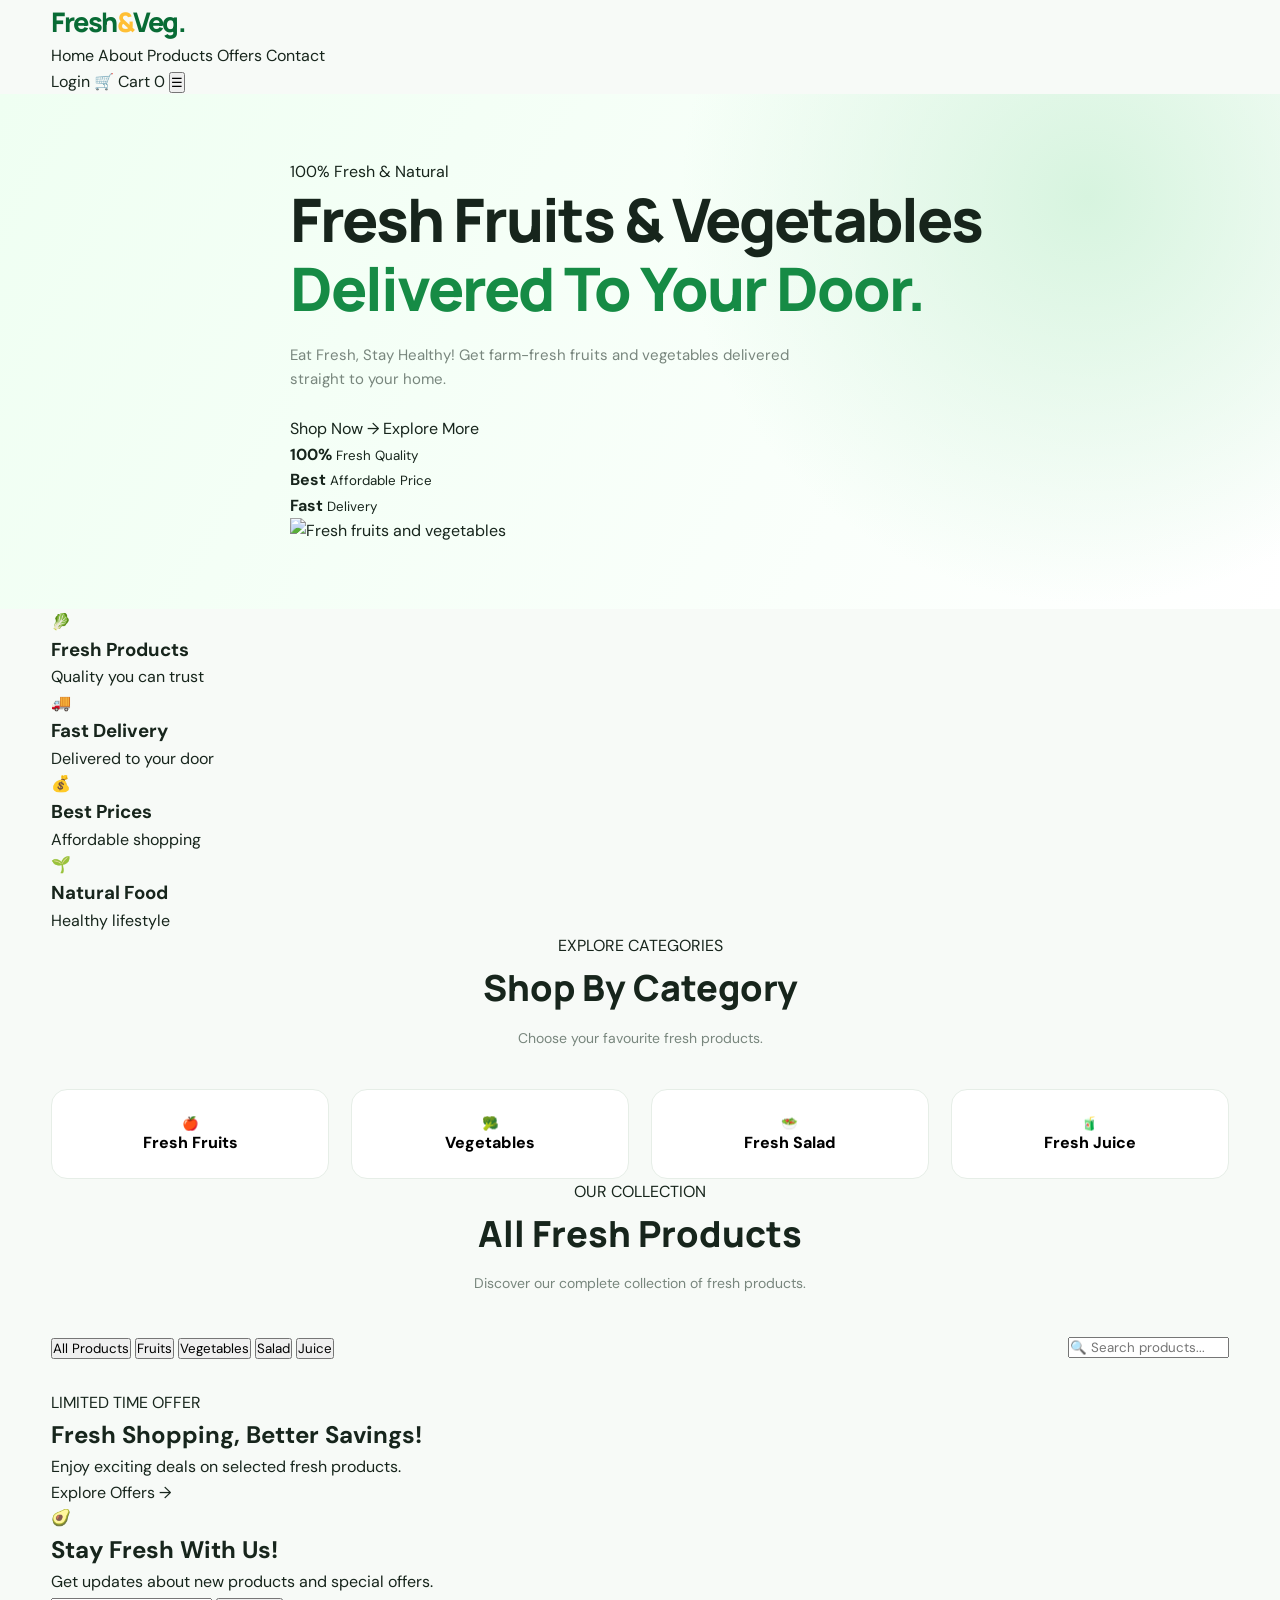
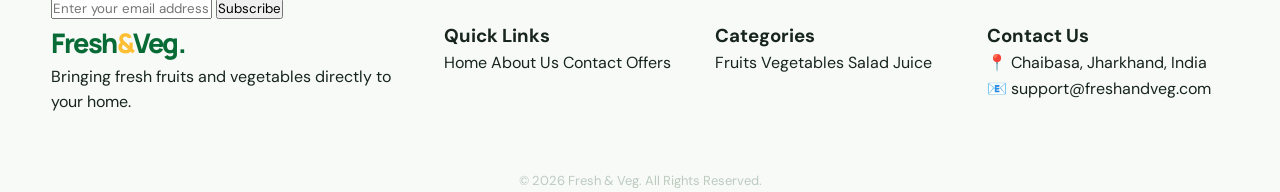
==== commit a5aebd33: "Update index.html" ====
--- a/index.html
+++ b/index.html
@@ -1,622 +1,357 @@
 <!DOCTYPE html>
 <html lang="en">
-
 <head>
     <meta charset="UTF-8">
     <meta name="viewport" content="width=device-width, initial-scale=1.0">
 
+    <title>Fresh & Veg | Fresh Fruits & Vegetables</title>
+
     <meta name="description"
-        content="Fresh & Veg - Buy fresh fruits and vegetables online with fast home delivery.">
-
-    <title>Fresh & Veg | Fresh Fruits & Vegetables</title>
+          content="Buy fresh fruits and vegetables online at Fresh & Veg.">
 
     <link rel="stylesheet" href="style.css">
-    <link rel="stylesheet" href="products.css">
+
+    <link rel="preconnect" href="https://fonts.googleapis.com">
+    <link href="https://fonts.googleapis.com/css2?family=Poppins:wght@400;500;600;700;800&display=swap" rel="stylesheet">
 </head>
 
 <body>
 
-    <!-- ================= HEADER ================= -->
-
-    <header class="site-header">
-
-        <div class="container header-container">
-
-            <a href="index.html" class="logo">
+<!-- HEADER -->
+<header class="header">
+
+    <div class="container navbar">
+
+        <a href="index.html" class="logo">
+            Fresh<span>&</span>Veg.
+        </a>
+
+        <nav class="nav-links" id="navLinks">
+            <a href="index.html" class="active">Home</a>
+            <a href="about.html">About</a>
+            <a href="#products">Products</a>
+            <a href="offers.html">Offers</a>
+            <a href="contact.html">Contact</a>
+        </nav>
+
+        <div class="nav-actions">
+
+            <a href="login.html" class="login-btn">
+                Login
+            </a>
+
+            <a href="cart.html" class="cart-btn">
+                🛒 Cart
+                <span id="cartCount">0</span>
+            </a>
+
+            <button class="menu-btn" id="menuBtn">☰</button>
+
+        </div>
+
+    </div>
+
+</header>
+
+
+<!-- HERO SECTION -->
+<section class="hero">
+
+    <div class="container hero-content">
+
+        <div class="hero-text">
+
+            <span class="hero-label">100% Fresh & Natural</span>
+
+            <h1>
+                Fresh Fruits & Vegetables
+                <span>Delivered To Your Door.</span>
+            </h1>
+
+            <p>
+                Eat Fresh, Stay Healthy! Get farm-fresh fruits
+                and vegetables delivered straight to your home.
+            </p>
+
+            <div class="hero-buttons">
+
+                <a href="#products" class="primary-btn">
+                    Shop Now →
+                </a>
+
+                <a href="about.html" class="secondary-btn">
+                    Explore More
+                </a>
+
+            </div>
+
+            <div class="hero-info">
+                <div>
+                    <strong>100%</strong>
+                    <small>Fresh Quality</small>
+                </div>
+
+                <div>
+                    <strong>Best</strong>
+                    <small>Affordable Price</small>
+                </div>
+
+                <div>
+                    <strong>Fast</strong>
+                    <small>Delivery</small>
+                </div>
+            </div>
+
+        </div>
+
+        <div class="hero-image">
+            <img
+                src="https://images.unsplash.com/photo-1542838132-92c53300491e?w=900"
+                alt="Fresh fruits and vegetables">
+        </div>
+
+    </div>
+
+</section>
+
+
+<!-- FEATURES -->
+<section class="features">
+
+    <div class="container feature-grid">
+
+        <div class="feature-card">
+            <span>🥬</span>
+            <div>
+                <h3>Fresh Products</h3>
+                <p>Quality you can trust</p>
+            </div>
+        </div>
+
+        <div class="feature-card">
+            <span>🚚</span>
+            <div>
+                <h3>Fast Delivery</h3>
+                <p>Delivered to your door</p>
+            </div>
+        </div>
+
+        <div class="feature-card">
+            <span>💰</span>
+            <div>
+                <h3>Best Prices</h3>
+                <p>Affordable shopping</p>
+            </div>
+        </div>
+
+        <div class="feature-card">
+            <span>🌱</span>
+            <div>
+                <h3>Natural Food</h3>
+                <p>Healthy lifestyle</p>
+            </div>
+        </div>
+
+    </div>
+
+</section>
+
+
+<!-- CATEGORIES -->
+<section class="categories section-padding">
+
+    <div class="container">
+
+        <div class="section-heading">
+            <span>EXPLORE CATEGORIES</span>
+            <h2>Shop By Category</h2>
+            <p>Choose your favourite fresh products.</p>
+        </div>
+
+        <div class="category-grid">
+
+            <button class="category-card" data-category="Fruits">
+                <span>🍎</span>
+                <h3>Fresh Fruits</h3>
+            </button>
+
+            <button class="category-card" data-category="Vegetables">
+                <span>🥦</span>
+                <h3>Vegetables</h3>
+            </button>
+
+            <button class="category-card" data-category="Salad">
+                <span>🥗</span>
+                <h3>Fresh Salad</h3>
+            </button>
+
+            <button class="category-card" data-category="Juice">
+                <span>🧃</span>
+                <h3>Fresh Juice</h3>
+            </button>
+
+        </div>
+
+    </div>
+
+</section>
+
+
+<!-- ALL PRODUCTS -->
+<section class="products-section section-padding" id="products">
+
+    <div class="container">
+
+        <div class="section-heading">
+            <span>OUR COLLECTION</span>
+            <h2>All Fresh Products</h2>
+            <p>Discover our complete collection of fresh products.</p>
+        </div>
+
+        <div class="product-toolbar">
+
+            <div class="product-tabs">
+                <button class="filter-btn active" data-category="All">
+                    All Products
+                </button>
+
+                <button class="filter-btn" data-category="Fruits">
+                    Fruits
+                </button>
+
+                <button class="filter-btn" data-category="Vegetables">
+                    Vegetables
+                </button>
+
+                <button class="filter-btn" data-category="Salad">
+                    Salad
+                </button>
+
+                <button class="filter-btn" data-category="Juice">
+                    Juice
+                </button>
+            </div>
+
+            <input
+                type="search"
+                id="productSearch"
+                placeholder="🔍 Search products...">
+
+        </div>
+
+        <div class="product-grid" id="productGrid">
+
+            <!-- Products will load through JavaScript -->
+
+        </div>
+
+        <p class="empty-message" id="emptyMessage" hidden>
+            No products found!
+        </p>
+
+    </div>
+
+</section>
+
+
+<!-- OFFER BANNER -->
+<section class="offer-section">
+
+    <div class="container offer-content">
+
+        <div>
+            <span>LIMITED TIME OFFER</span>
+            <h2>Fresh Shopping, Better Savings!</h2>
+            <p>Enjoy exciting deals on selected fresh products.</p>
+
+            <a href="offers.html" class="offer-btn">
+                Explore Offers →
+            </a>
+        </div>
+
+        <div class="offer-icon">
+            🥑
+        </div>
+
+    </div>
+
+</section>
+
+
+<!-- NEWSLETTER -->
+<section class="newsletter section-padding">
+
+    <div class="container newsletter-content">
+
+        <h2>Stay Fresh With Us!</h2>
+
+        <p>
+            Get updates about new products and special offers.
+        </p>
+
+        <form id="newsletterForm">
+            <input
+                type="email"
+                placeholder="Enter your email address"
+                required>
+
+            <button type="submit">Subscribe</button>
+        </form>
+
+    </div>
+
+</section>
+
+
+<!-- FOOTER -->
+<footer class="footer">
+
+    <div class="container footer-grid">
+
+        <div>
+            <a href="index.html" class="logo footer-logo">
                 Fresh<span>&</span>Veg.
             </a>
 
-            <nav class="main-nav">
-
-                <a href="index.html" class="active">Home</a>
-                <a href="about.html">About</a>
-                <a href="products.html">Products</a>
-                <a href="offers.html">Offers</a>
-                <a href="contact.html">Contact</a>
-
-                <a href="login.html">Login</a>
-
-                <a href="cart.html" class="cart-link">
-                    🛒 Cart (<span id="cartCount">0</span>)
-                </a>
-
-            </nav>
-
-        </div>
-
-    </header>
-
-
-    <!-- ================= CATEGORY NAVIGATION ================= -->
-
-    <div class="category-nav">
-
-        <div class="container category-container">
-
-            <a href="products.html">All Products</a>
-            <a href="fruits.html">🍎 Fruits</a>
-            <a href="vegetables.html">🥦 Vegetables</a>
-            <a href="salad.html">🥗 Salad</a>
-            <a href="juice.html">🥤 Fresh Juice</a>
-            <a href="offers.html">🔥 Special Offers</a>
-
-        </div>
-
-    </div>
-
-
-    <!-- ================= HERO SECTION ================= -->
-
-    <section class="hero">
-
-        <div class="container">
-
-            <div class="hero-content">
-
-                <p>🌱 WELCOME TO FRESH & VEG</p>
-
-                <h1>
-                    Fresh Fruits & Vegetables
-                    <span>Delivered To Your Doorstep</span>
-                </h1>
-
-                <p>
-                    Enjoy farm-fresh fruits and vegetables at the best prices.
-                    Healthy food, fresh quality and convenient home delivery.
-                </p>
-
-                <a href="products.html" class="btn btn-primary">
-                    Shop Now →
-                </a>
-
-                <a href="about.html" class="btn btn-secondary">
-                    Learn More
-                </a>
-
-            </div>
-
-        </div>
-
-    </section>
-
-
-    <!-- ================= BENEFITS SECTION ================= -->
-
-    <section class="section">
-
-        <div class="container">
-
-            <div class="benefits-grid">
-
-                <div class="benefit-card">
-
-                    <div class="icon">🥬</div>
-
-                    <h3>100% Fresh</h3>
-
-                    <p>Fresh and quality products for your family.</p>
-
-                </div>
-
-
-                <div class="benefit-card">
-
-                    <div class="icon">🚚</div>
-
-                    <h3>Fast Delivery</h3>
-
-                    <p>Convenient delivery directly to your doorstep.</p>
-
-                </div>
-
-
-                <div class="benefit-card">
-
-                    <div class="icon">💰</div>
-
-                    <h3>Best Prices</h3>
-
-                    <p>Get fresh products at affordable prices.</p>
-
-                </div>
-
-
-                <div class="benefit-card">
-
-                    <div class="icon">🛡️</div>
-
-                    <h3>Quality Promise</h3>
-
-                    <p>We care about freshness, hygiene and quality.</p>
-
-                </div>
-
-            </div>
-
-        </div>
-
-    </section>
-
-
-    <!-- ================= CATEGORIES SECTION ================= -->
-
-    <section class="section">
-
-        <div class="container">
-
-            <div class="section-heading">
-
-                <h2>Shop By Categories</h2>
-
-                <p>Explore our fresh and healthy product categories.</p>
-
-            </div>
-
-
-            <div class="category-grid">
-
-
-                <a href="fruits.html" class="category-card">
-
-                    <img src="https://images.unsplash.com/photo-1610832958506-aa56368176cf?w=400"
-                        alt="Fresh Fruits">
-
-                    <h3>Fresh Fruits</h3>
-
-                </a>
-
-
-                <a href="vegetables.html" class="category-card">
-
-                    <img src="https://images.unsplash.com/photo-1540420773420-3366772f4999?w=400"
-                        alt="Fresh Vegetables">
-
-                    <h3>Fresh Vegetables</h3>
-
-                </a>
-
-
-                <a href="salad.html" class="category-card">
-
-                    <img src="https://images.unsplash.com/photo-1512621776951-a57141f2eefd?w=400"
-                        alt="Fresh Salad">
-
-                    <h3>Fresh Salad</h3>
-
-                </a>
-
-
-                <a href="juice.html" class="category-card">
-
-                    <img src="https://images.unsplash.com/photo-1600271886742-f049cd451bba?w=400"
-                        alt="Fresh Juice">
-
-                    <h3>Fresh Juice</h3>
-
-                </a>
-
-
-            </div>
-
-        </div>
-
-    </section>
-
-
-    <!-- ================= FEATURED PRODUCTS ================= -->
-
-    <section class="section">
-
-        <div class="container">
-
-            <div class="section-heading">
-
-                <h2>Our Popular Products</h2>
-
-                <p>Choose your favourite fresh products.</p>
-
-            </div>
-
-
-            <div class="product-grid">
-
-
-                <!-- PRODUCT 1 -->
-
-                <div class="product-card">
-
-                    <div class="product-image">
-
-                        <img src="https://images.unsplash.com/photo-1560806887-1e4cd0b6cbd6?w=400"
-                            alt="Fresh Apple">
-
-                    </div>
-
-                    <div class="product-info">
-
-                        <h3>Fresh Apple</h3>
-
-                        <p>Fresh Red Apple</p>
-
-                        <div class="product-price">
-                            ₹120 / kg
-                        </div>
-
-                        <button onclick="addToCart('Fresh Apple',120,'1 kg')">
-                            Add to Cart
-                        </button>
-
-                    </div>
-
-                </div>
-
-
-                <!-- PRODUCT 2 -->
-
-                <div class="product-card">
-
-                    <div class="product-image">
-
-                        <img src="https://images.unsplash.com/photo-1571771894821-ce9b6c11b08e?w=400"
-                            alt="Fresh Banana">
-
-                    </div>
-
-                    <div class="product-info">
-
-                        <h3>Fresh Banana</h3>
-
-                        <p>Sweet Yellow Banana</p>
-
-                        <div class="product-price">
-                            ₹50 / dozen
-                        </div>
-
-                        <button onclick="addToCart('Fresh Banana',50,'1 dozen')">
-                            Add to Cart
-                        </button>
-
-                    </div>
-
-                </div>
-
-
-                <!-- PRODUCT 3 -->
-
-                <div class="product-card">
-
-                    <div class="product-image">
-
-                        <img src="https://images.unsplash.com/photo-1546094096-0df4bcaaa337?w=400"
-                            alt="Fresh Tomato">
-
-                    </div>
-
-                    <div class="product-info">
-
-                        <h3>Fresh Tomato</h3>
-
-                        <p>Farm Fresh Tomato</p>
-
-                        <div class="product-price">
-                            ₹30 / kg
-                        </div>
-
-                        <button onclick="addToCart('Fresh Tomato',30,'1 kg')">
-                            Add to Cart
-                        </button>
-
-                    </div>
-
-                </div>
-
-
-                <!-- PRODUCT 4 -->
-
-                <div class="product-card">
-
-                    <div class="product-image">
-
-                        <img src="https://images.unsplash.com/photo-1518977676601-b53f82aba655?w=400"
-                            alt="Fresh Potato">
-
-                    </div>
-
-                    <div class="product-info">
-
-                        <h3>Fresh Potato</h3>
-
-                        <p>Quality Farm Potato</p>
-
-                        <div class="product-price">
-                            ₹25 / kg
-                        </div>
-
-                        <button onclick="addToCart('Fresh Potato',25,'1 kg')">
-                            Add to Cart
-                        </button>
-
-                    </div>
-
-                </div>
-
-
-            </div>
-
-
-            <div style="text-align:center; margin-top:35px;">
-
-                <a href="products.html" class="btn btn-primary">
-                    View All Products →
-                </a>
-
-            </div>
-
-        </div>
-
-    </section>
-
-
-    <!-- ================= SPECIAL OFFER ================= -->
-
-    <section class="section">
-
-        <div class="container">
-
-            <div class="section-heading">
-
-                <h2>Special Offers 🔥</h2>
-
-                <p>Save more on your favourite fresh products.</p>
-
-            </div>
-
-
-            <div class="product-grid">
-
-
-                <div class="product-card">
-
-                    <span class="product-badge">20% OFF</span>
-
-                    <div class="product-image">
-
-                        <img src="https://images.unsplash.com/photo-1560806887-1e4cd0b6cbd6?w=400"
-                            alt="Apple Offer">
-
-                    </div>
-
-                    <div class="product-info">
-
-                        <h3>Fresh Apple</h3>
-
-                        <div class="product-price">
-                            ₹96 <del>₹120</del>
-                        </div>
-
-                        <button onclick="addToCart('Fresh Apple',96,'1 kg')">
-                            Add to Cart
-                        </button>
-
-                    </div>
-
-                </div>
-
-
-                <div class="product-card">
-
-                    <span class="product-badge">15% OFF</span>
-
-                    <div class="product-image">
-
-                        <img src="https://images.unsplash.com/photo-1571771894821-ce9b6c11b08e?w=400"
-                            alt="Banana Offer">
-
-                    </div>
-
-                    <div class="product-info">
-
-                        <h3>Fresh Banana</h3>
-
-                        <div class="product-price">
-                            ₹42 <del>₹50</del>
-                        </div>
-
-                        <button onclick="addToCart('Fresh Banana',42,'1 dozen')">
-                            Add to Cart
-                        </button>
-
-                    </div>
-
-                </div>
-
-
-            </div>
-
-
-            <div style="text-align:center; margin-top:35px;">
-
-                <a href="offers.html" class="btn btn-secondary">
-                    Explore All Offers →
-                </a>
-
-            </div>
-
-        </div>
-
-    </section>
-
-
-    <!-- ================= ABOUT SECTION ================= -->
-
-    <section class="section">
-
-        <div class="container about-content">
-
-            <div>
-
-                <img src="https://images.unsplash.com/photo-1542838132-92c53300491e?w=700"
-                    alt="Fresh Fruits and Vegetables">
-
-            </div>
-
-
-            <div>
-
-                <h2>Why Choose Fresh & Veg?</h2>
-
-                <p>
-                    Fresh & Veg is committed to providing fresh fruits,
-                    vegetables and healthy food products to customers.
-                </p>
-
-                <p>
-                    Our goal is to make fresh shopping easy, affordable
-                    and convenient for everyone.
-                </p>
-
-                <p>
-                    Choose Fresh & Veg for quality products and
-                    convenient home delivery.
-                </p>
-
-                <a href="about.html" class="btn btn-primary">
-                    About Us →
-                </a>
-
-            </div>
-
-        </div>
-
-    </section>
-
-
-    <!-- ================= CALL TO ACTION ================= -->
-
-    <section class="section">
-
-        <div class="container">
-
-            <div class="section-heading">
-
-                <h2>Eat Fresh. Stay Healthy.</h2>
-
-                <p>
-                    Order your favourite fruits and vegetables today.
-                </p>
-
-                <br>
-
-                <a href="products.html" class="btn btn-primary">
-                    Start Shopping →
-                </a>
-
-            </div>
-
-        </div>
-
-    </section>
-
-
-    <!-- ================= FOOTER ================= -->
-
-    <footer class="site-footer">
-
-        <div class="container">
-
-            <div class="footer-grid">
-
-
-                <div class="footer-column">
-
-                    <h3 class="logo">
-                        Fresh<span>&</span>Veg.
-                    </h3>
-
-                    <p>
-                        Your trusted destination for fresh fruits,
-                        vegetables, salads and healthy juices.
-                    </p>
-
-                </div>
-
-
-                <div class="footer-column">
-
-                    <h3>Quick Links</h3>
-
-                    <a href="index.html">Home</a>
-                    <a href="about.html">About Us</a>
-                    <a href="products.html">Products</a>
-                    <a href="offers.html">Offers</a>
-
-                </div>
-
-
-                <div class="footer-column">
-
-                    <h3>Categories</h3>
-
-                    <a href="fruits.html">Fruits</a>
-                    <a href="vegetables.html">Vegetables</a>
-                    <a href="salad.html">Salad</a>
-                    <a href="juice.html">Juices</a>
-
-                </div>
-
-
-                <div class="footer-column">
-
-                    <h3>Customer Support</h3>
-
-                    <a href="contact.html">Contact Us</a>
-                    <a href="login.html">Login</a>
-                    <a href="signup.html">Create Account</a>
-                    <a href="cart.html">Shopping Cart</a>
-
-                </div>
-
-
-            </div>
-
-
-            <div class="footer-bottom">
-
-                <p>
-                    © 2026 Fresh & Veg. All Rights Reserved.
-                </p>
-
-            </div>
-
-        </div>
-
-    </footer>
-
-
-    <!-- ================= JAVASCRIPT ================= -->
-
-    <script src="script.js"></script>
+            <p>
+                Bringing fresh fruits and vegetables
+                directly to your home.
+            </p>
+        </div>
+
+        <div>
+            <h3>Quick Links</h3>
+            <a href="index.html">Home</a>
+            <a href="about.html">About Us</a>
+            <a href="contact.html">Contact</a>
+            <a href="offers.html">Offers</a>
+        </div>
+
+        <div>
+            <h3>Categories</h3>
+            <a href="#products">Fruits</a>
+            <a href="#products">Vegetables</a>
+            <a href="#products">Salad</a>
+            <a href="#products">Juice</a>
+        </div>
+
+        <div>
+            <h3>Contact Us</h3>
+            <p>📍 Chaibasa, Jharkhand, India</p>
+            <p>📧 support@freshandveg.com</p>
+        </div>
+
+    </div>
+
+    <div class="footer-bottom">
+        © 2026 Fresh & Veg. All Rights Reserved.
+    </div>
+
+</footer>
+
+
+<script src="products.js"></script>
+<script src="script.js"></script>
 
 </body>
-
 </html>
